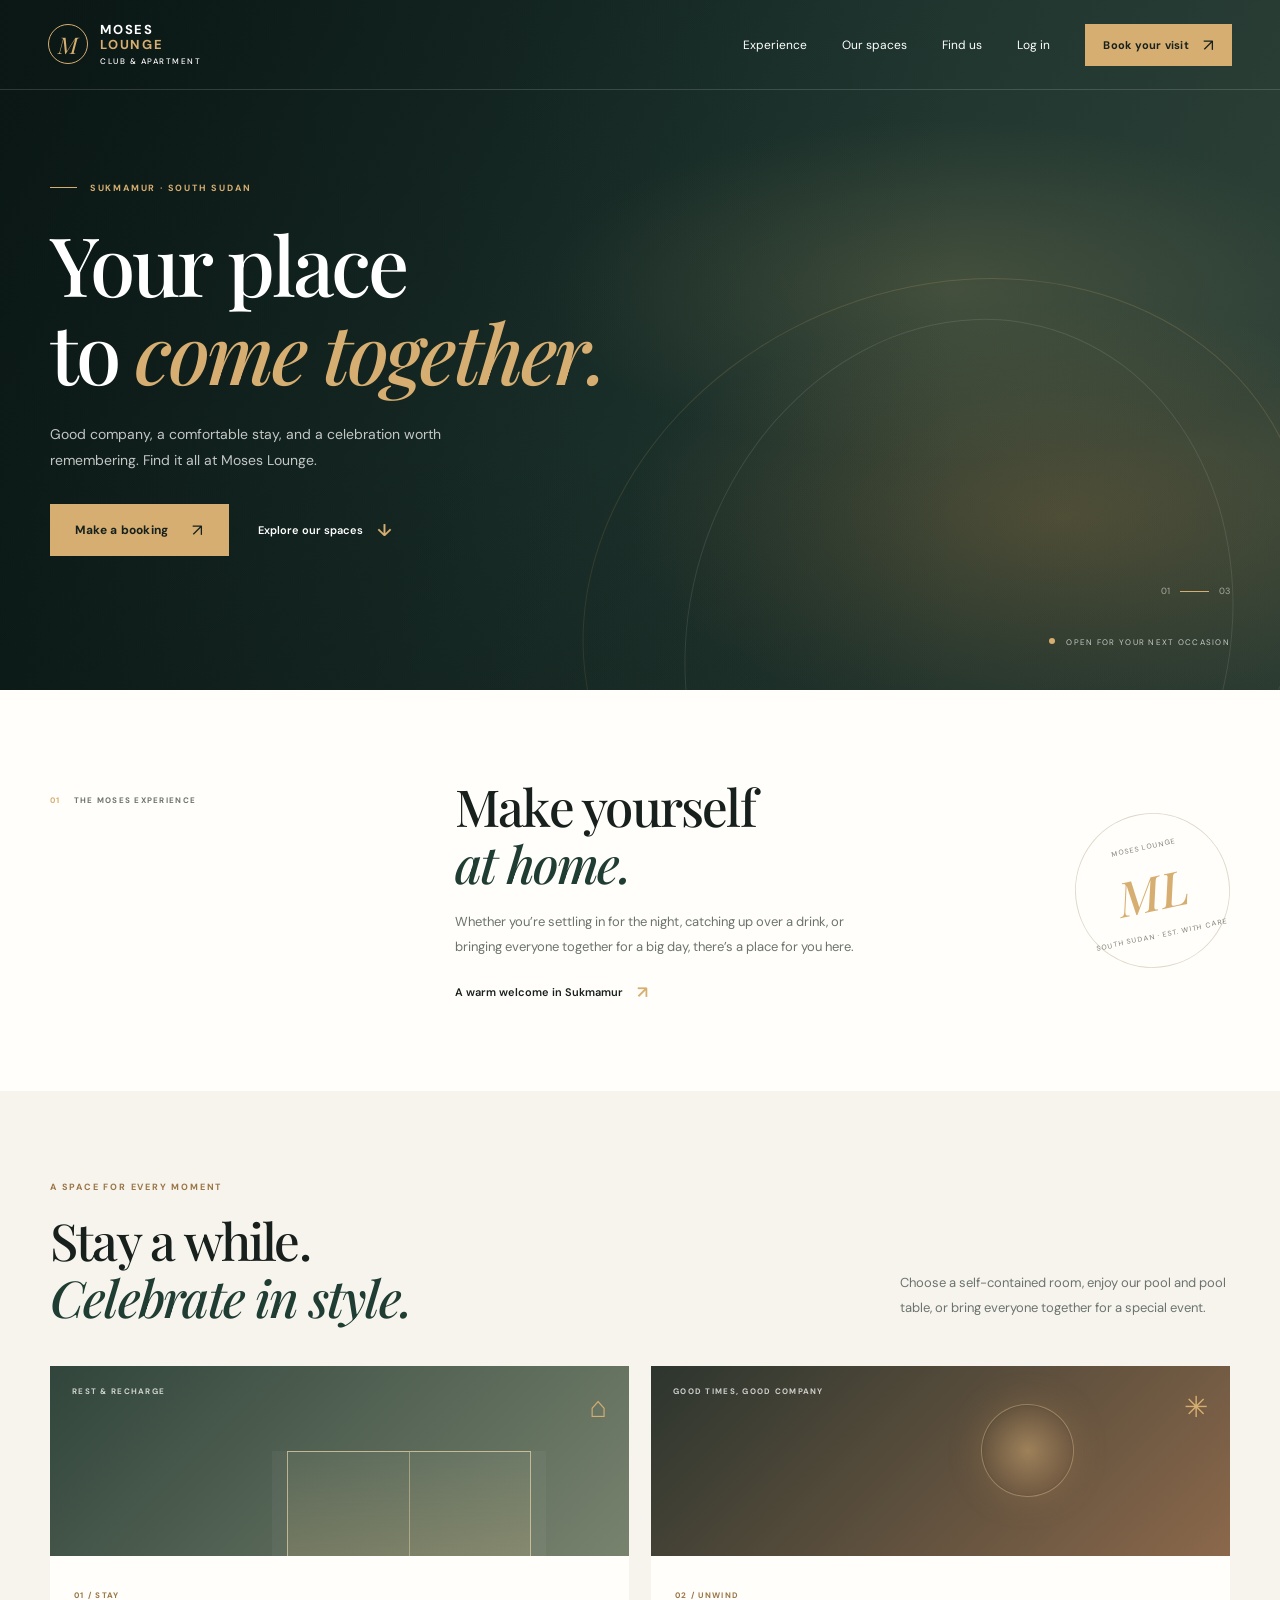
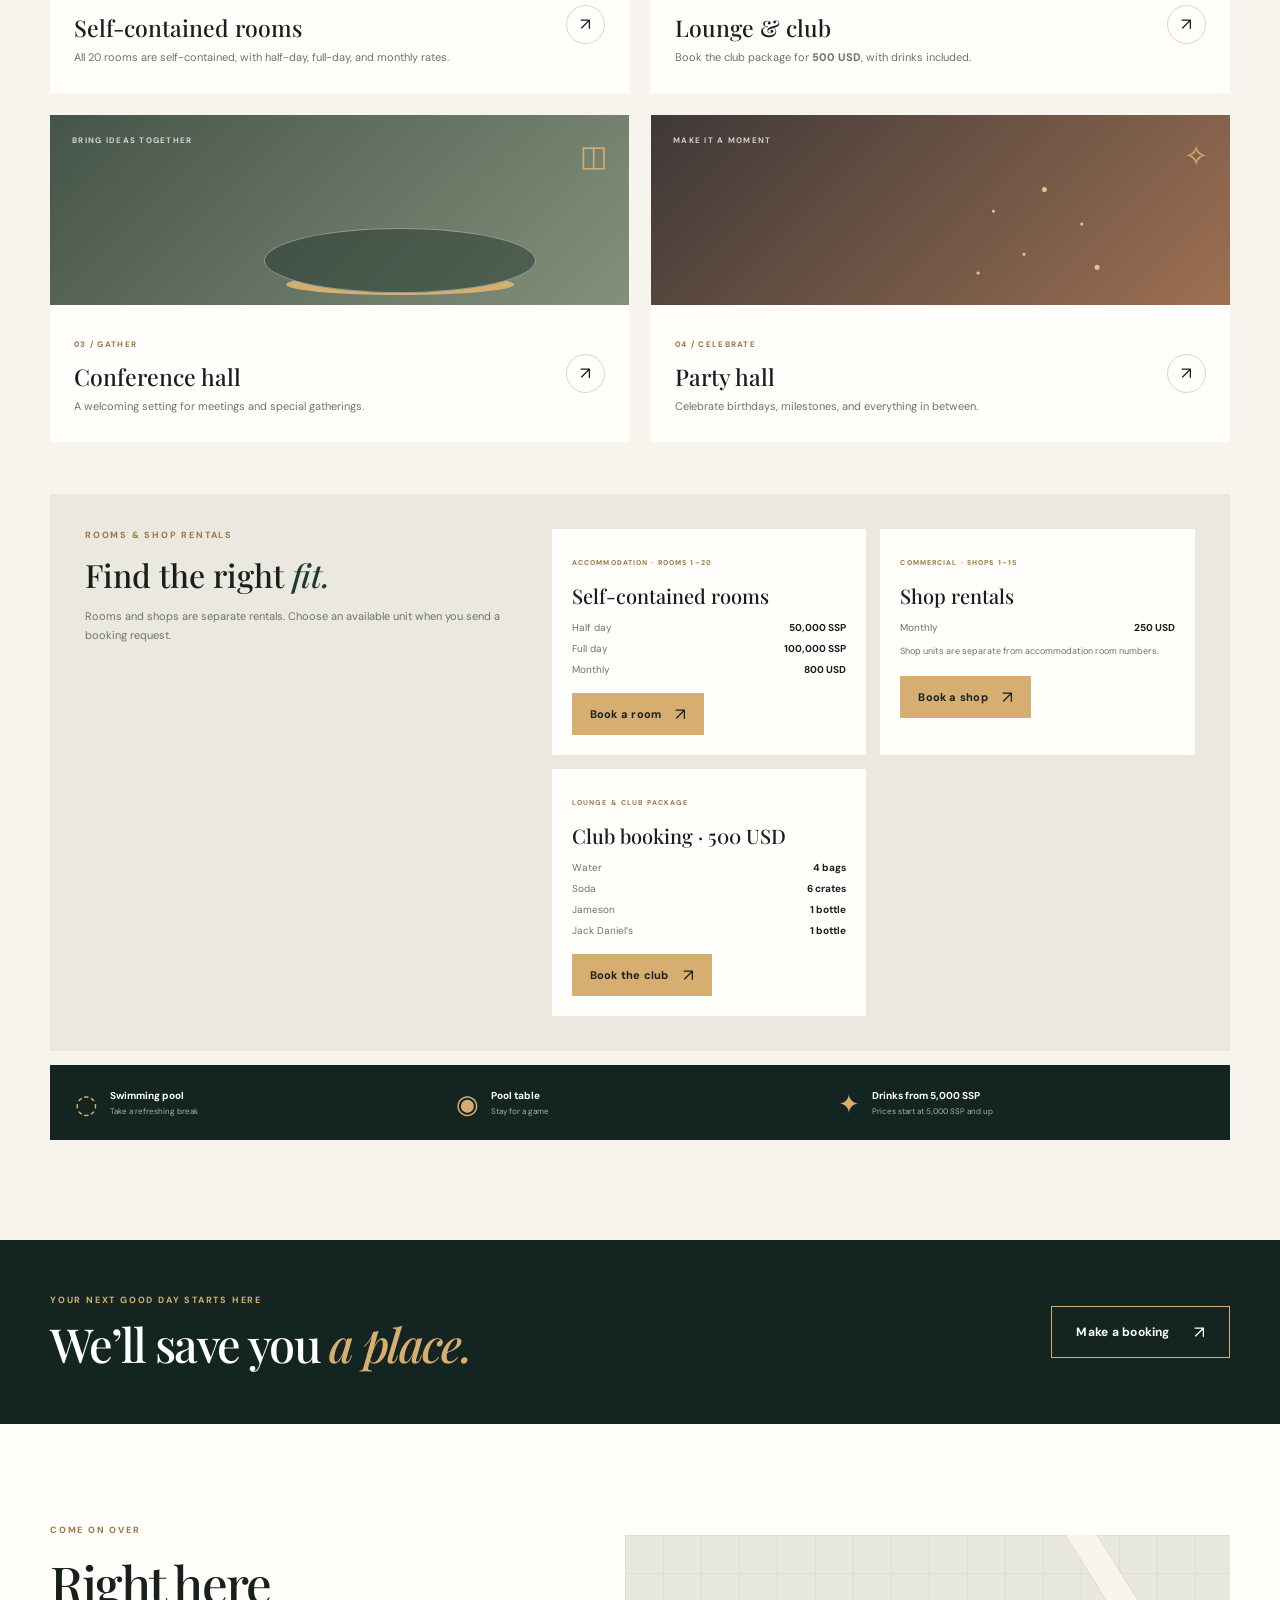
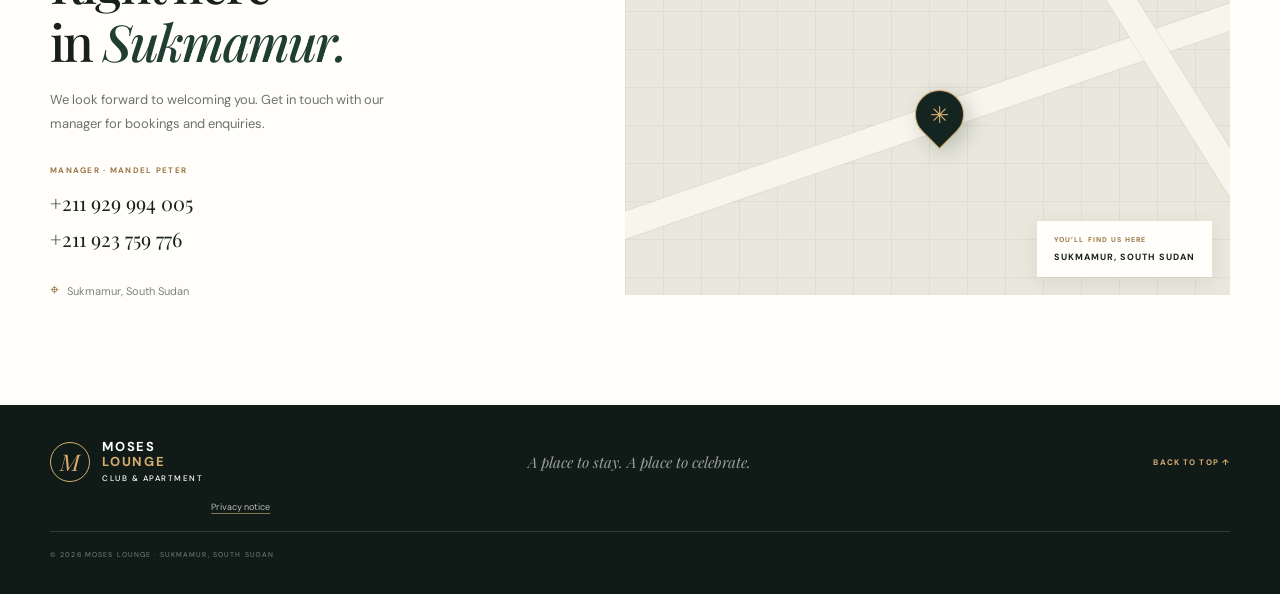
==== index.html @ f29a2cc3 "Publish Moses Lounge website Co-authored-by: Copilot <223556219+Copilot@users.noreply.github.com>" ====
<!doctype html>
<html lang="en">
  <head>
    <meta charset="utf-8">
    <meta name="viewport" content="width=device-width, initial-scale=1">
    <meta name="theme-color" content="#101b1a">
    <meta name="description" content="Book a stay, a table, or your next event at Moses Lounge Club & Apartment in Sukmamur, South Sudan.">
    <title>Moses Lounge Club & Apartment | Sukmamur, South Sudan</title>
    <link rel="icon" href="icon.svg" type="image/svg+xml">
    <link rel="manifest" href="manifest.webmanifest">
    <link rel="stylesheet" href="styles.css?v=5">
    <script src="app.js?v=5" defer></script>
  </head>
  <body>
    <header class="site-header">
      <a class="brand" href="#home" aria-label="Moses Lounge Club and Apartment home">
        <span class="brand-mark" aria-hidden="true">M</span>
        <span class="brand-name">MOSES <span>LOUNGE</span><small>CLUB &amp; APARTMENT</small></span>
      </a>
      <button class="menu-toggle" type="button" aria-expanded="false" aria-controls="site-nav" aria-label="Open navigation">
        <span></span><span></span>
      </button>
      <nav class="site-nav" id="site-nav" aria-label="Main navigation">
        <a href="#experience">Experience</a>
        <a href="#spaces">Our spaces</a>
        <a href="#location">Find us</a>
        <button class="nav-account" type="button" data-account-action="signin">Log in</button>
        <button class="button button-small" type="button" data-book>Book your visit <span aria-hidden="true">↗</span></button>
      </nav>
    </header>

    <main>
      <section class="hero" id="home">
        <div class="hero-shade"></div>
        <div class="hero-content">
          <p class="eyebrow"><span class="eyebrow-line"></span> SUKMAMUR · SOUTH SUDAN</p>
          <h1>Your place<br>to <em>come together.</em></h1>
          <p class="hero-copy">Good company, a comfortable stay, and a celebration worth remembering. Find it all at Moses Lounge.</p>
          <div class="hero-actions">
            <button class="button" type="button" data-book>Make a booking <span aria-hidden="true">↗</span></button>
            <a class="text-link" href="#spaces">Explore our spaces <span aria-hidden="true">↓</span></a>
          </div>
        </div>
        <div class="hero-note"><span class="note-dot"></span> OPEN FOR YOUR NEXT OCCASION</div>
        <div class="hero-index" aria-hidden="true">01 <span></span> 03</div>
      </section>

      <section class="intro section-wrap" id="experience">
        <div class="intro-label"><span class="section-number">01</span><span>THE MOSES EXPERIENCE</span></div>
        <div class="intro-copy">
          <h2>Make yourself<br><em>at home.</em></h2>
          <p>Whether you’re settling in for the night, catching up over a drink, or bringing everyone together for a big day, there’s a place for you here.</p>
          <a class="text-link dark-link" href="#location">A warm welcome in Sukmamur <span aria-hidden="true">↗</span></a>
        </div>
        <div class="intro-stamp" aria-label="Moses Lounge, South Sudan"><span>MOSES LOUNGE</span><b>ML</b><span>SOUTH SUDAN · EST. WITH CARE</span></div>
      </section>

      <section class="spaces-section" id="spaces">
        <div class="section-wrap">
          <div class="section-heading">
            <div><p class="eyebrow dark-eyebrow">A SPACE FOR EVERY MOMENT</p><h2>Stay a while.<br><em>Celebrate in style.</em></h2></div>
            <p>Choose a self-contained room, enjoy our pool and pool table, or bring everyone together for a special event.</p>
          </div>
          <div class="spaces-grid">
            <article class="space-card card-apartment">
              <div class="space-art"><span class="art-label">REST &amp; RECHARGE</span><span class="art-icon" aria-hidden="true">⌂</span><div class="art-window"></div></div>
              <div class="space-info"><div><span class="space-number">01 / STAY</span><h3>Self-contained rooms</h3><p>All 20 rooms are self-contained, with half-day, full-day, and monthly rates.</p></div><button class="circle-arrow" type="button" data-book-service="Accommodation room" aria-label="Book an accommodation room">↗</button></div>
            </article>
            <article class="space-card card-lounge">
              <div class="space-art"><span class="art-label">GOOD TIMES, GOOD COMPANY</span><span class="art-icon" aria-hidden="true">✳</span><div class="art-orb"></div></div>
              <div class="space-info"><div><span class="space-number">02 / UNWIND</span><h3>Lounge &amp; club</h3><p>Book the club package for <strong>500 USD</strong>, with drinks included.</p></div><button class="circle-arrow" type="button" data-book-service="Lounge &amp; club" aria-label="Book the lounge and club">↗</button></div>
            </article>
            <article class="space-card card-conference">
              <div class="space-art"><span class="art-label">BRING IDEAS TOGETHER</span><span class="art-icon" aria-hidden="true">◫</span><div class="art-table"></div></div>
              <div class="space-info"><div><span class="space-number">03 / GATHER</span><h3>Conference hall</h3><p>A welcoming setting for meetings and special gatherings.</p></div><button class="circle-arrow" type="button" data-book-service="Conference hall" aria-label="Book the conference hall">↗</button></div>
            </article>
            <article class="space-card card-party">
              <div class="space-art"><span class="art-label">MAKE IT A MOMENT</span><span class="art-icon" aria-hidden="true">✧</span><div class="art-spark"></div></div>
              <div class="space-info"><div><span class="space-number">04 / CELEBRATE</span><h3>Party hall</h3><p>Celebrate birthdays, milestones, and everything in between.</p></div><button class="circle-arrow" type="button" data-book-service="Party hall" aria-label="Book the party hall">↗</button></div>
            </article>
          </div>
          <section class="rental-details" aria-labelledby="rental-heading">
            <div class="rental-heading">
              <p class="eyebrow dark-eyebrow">ROOMS &amp; SHOP RENTALS</p>
              <h3 id="rental-heading">Find the right <em>fit.</em></h3>
              <p>Rooms and shops are separate rentals. Choose an available unit when you send a booking request.</p>
            </div>
            <div class="rental-cards">
              <article class="rental-card">
                <span class="space-number">ACCOMMODATION · ROOMS 1–20</span>
                <h4>Self-contained rooms</h4>
                <ul>
                  <li>Half day <strong>50,000 SSP</strong></li>
                  <li>Full day <strong>100,000 SSP</strong></li>
                  <li>Monthly <strong>800 USD</strong></li>
                </ul>
                <button class="button button-small rental-book" type="button" data-book-service="Accommodation room">Book a room <span aria-hidden="true">↗</span></button>
              </article>
              <article class="rental-card">
                <span class="space-number">COMMERCIAL · SHOPS 1–15</span>
                <h4>Shop rentals</h4>
                <ul><li>Monthly <strong>250 USD</strong></li></ul>
                <p>Shop units are separate from accommodation room numbers.</p>
                <button class="button button-small rental-book" type="button" data-book-service="Shop rental">Book a shop <span aria-hidden="true">↗</span></button>
              </article>
              <article class="rental-card">
                <span class="space-number">LOUNGE &amp; CLUB PACKAGE</span>
                <h4>Club booking · 500 USD</h4>
                <ul>
                  <li>Water <strong>4 bags</strong></li>
                  <li>Soda <strong>6 crates</strong></li>
                  <li>Jameson <strong>1 bottle</strong></li>
                  <li>Jack Daniel’s <strong>1 bottle</strong></li>
                </ul>
                <button class="button button-small rental-book" type="button" data-book-service="Lounge &amp; club">Book the club <span aria-hidden="true">↗</span></button>
              </article>
            </div>
          </section>
          <div class="amenities-row">
            <div><span class="amenity-symbol" aria-hidden="true">◌</span><span><strong>Swimming pool</strong><small>Take a refreshing break</small></span></div>
            <div><span class="amenity-symbol" aria-hidden="true">◉</span><span><strong>Pool table</strong><small>Stay for a game</small></span></div>
            <div><span class="amenity-symbol" aria-hidden="true">✦</span><span><strong>Drinks from 5,000 SSP</strong><small>Prices start at 5,000 SSP and up</small></span></div>
          </div>
        </div>
      </section>

      <section class="booking-strip">
        <div class="section-wrap strip-inner"><div><p class="eyebrow">YOUR NEXT GOOD DAY STARTS HERE</p><h2>We’ll save you <em>a place.</em></h2></div><button class="button button-light" type="button" data-book>Make a booking <span aria-hidden="true">↗</span></button></div>
      </section>

      <section class="location-section section-wrap" id="location">
        <div class="location-copy">
          <p class="eyebrow dark-eyebrow">COME ON OVER</p>
          <h2>Right here<br>in <em>Sukmamur.</em></h2>
          <p>We look forward to welcoming you. Get in touch with our manager for bookings and enquiries.</p>
          <div class="contact-details">
            <span class="contact-label">MANAGER · MANDEL PETER</span>
            <a href="tel:+211929994005">+211 929 994 005</a>
            <a href="tel:+211923759776">+211 923 759 776</a>
          </div>
          <p class="location-address"><span aria-hidden="true">⌖</span> Sukmamur, South Sudan</p>
        </div>
        <div class="location-card" role="img" aria-label="Moses Lounge Club and Apartment in Sukmamur, South Sudan">
          <div class="map-grid"></div><div class="map-road road-one"></div><div class="map-road road-two"></div>
          <div class="map-pin"><span>✳</span></div><div class="map-caption"><span>YOU’LL FIND US HERE</span><b>SUKMAMUR, SOUTH SUDAN</b></div>
        </div>
      </section>

      <section class="my-bookings section-wrap" id="my-bookings" hidden>
        <div class="bookings-heading"><div><p class="eyebrow dark-eyebrow">YOUR PLANS</p><h2>My bookings</h2></div><button class="button button-small" type="button" data-book>New booking <span aria-hidden="true">↗</span></button></div>
        <div id="booking-list" class="booking-list" aria-live="polite"></div>
      </section>
    </main>

    <footer class="site-footer">
      <a class="brand footer-brand" href="#home"><span class="brand-mark" aria-hidden="true">M</span><span class="brand-name">MOSES <span>LOUNGE</span><small>CLUB &amp; APARTMENT</small></span></a>
      <span class="footer-note">A place to stay. A place to celebrate.</span>
      <a class="footer-top" href="#home">BACK TO TOP ↑</a>
      <a class="footer-privacy" href="privacy.html">Privacy notice</a>
      <span class="copyright">© <span id="year"></span> MOSES LOUNGE · SUKMAMUR, SOUTH SUDAN</span>
    </footer>

    <dialog class="modal" id="account-dialog" aria-labelledby="account-title">
      <form method="dialog"><button class="modal-close" aria-label="Close" value="close">×</button></form>
      <div class="modal-content">
        <p class="eyebrow dark-eyebrow">WELCOME TO MOSES LOUNGE</p>
        <h2 id="account-title">Your plans,<br><em>all in one place.</em></h2>
        <div class="auth-tabs" role="tablist" aria-label="Account options">
          <button class="auth-tab is-active" type="button" role="tab" aria-selected="true" data-auth-tab="signin">Log in</button>
          <button class="auth-tab" type="button" role="tab" aria-selected="false" data-auth-tab="signup">Create account</button>
        </div>
        <button class="google-signin" id="google-signin" type="button">Continue with Google</button>
        <p class="google-note">Gmail addresses work in the email form below. Google account sign-in needs Google OAuth setup.</p>
        <form id="auth-form" class="modal-form">
          <label id="name-field" hidden>Full name<input name="name" autocomplete="name" minlength="2"></label>
          <label>Email or Gmail address<input name="email" type="email" autocomplete="email" placeholder="you@gmail.com" required></label>
          <label>Password<input name="password" type="password" autocomplete="current-password" minlength="8" required></label>
          <p class="form-note">This demo keeps your account on this device only. Do not reuse an important password.</p>
          <p class="form-message" id="auth-message" aria-live="polite"></p>
          <button class="button form-submit" type="submit" id="auth-submit">Log in <span aria-hidden="true">↗</span></button>
        </form>
      </div>
    </dialog>

    <dialog class="modal" id="booking-dialog" aria-labelledby="booking-title">
      <form method="dialog"><button class="modal-close" aria-label="Close" value="close">×</button></form>
      <div class="modal-content">
        <p class="eyebrow dark-eyebrow">LET’S MAKE IT HAPPEN</p>
        <h2 id="booking-title">Plan your <em>visit.</em></h2>
        <p class="modal-intro">Send us your booking request and we’ll be in touch to confirm the details.</p>
        <form id="booking-form" class="modal-form">
          <label>What would you like to book?
            <select name="service" required>
              <option value="">Choose a space</option>
              <option value="Accommodation room">Self-contained accommodation room (1–20)</option>
              <option value="Shop rental">Shop unit (1–15)</option>
              <option>Lounge &amp; club</option><option>Conference hall</option><option>Party hall</option>
            </select>
          </label>
          <div class="form-row booking-unit-row" id="unit-row" hidden>
            <label id="unit-label" for="booking-unit">Choose a unit</label>
            <select name="unit" id="booking-unit" required></select>
          </div>
          <label id="duration-field" hidden>Rental period
            <select name="duration">
              <option value="">Choose a period</option>
              <option value="half-day">Half day · 50,000 SSP</option>
              <option value="full-day">Full day · 100,000 SSP</option>
              <option value="monthly-room">Monthly · 800 USD</option>
            </select>
          </label>
          <p class="booking-price" id="booking-price" aria-live="polite"></p>
          <div class="form-row">
            <label>Date<input name="date" type="date" required></label>
            <label>Guests<input name="guests" type="number" min="1" max="500" value="2" required></label>
          </div>
          <label>Anything we should know? <span class="optional">(optional)</span><textarea name="notes" rows="3" maxlength="500" placeholder="Tell us about your plans…"></textarea></label>
          <p class="form-note">Your request is saved on this device. Please call Mandel Peter to confirm availability.</p>
          <p class="form-message" id="booking-message" aria-live="polite"></p>
          <button class="button form-submit" type="submit">Send booking request <span aria-hidden="true">↗</span></button>
        </form>
      </div>
    </dialog>

    <div class="toast" id="toast" role="status" aria-live="polite"></div>
  </body>
</html>
---- styles.css ----
@import url("https://fonts.googleapis.com/css2?family=DM+Sans:wght@400;500;600;700&family=Playfair+Display:ital,wght@0,500;0,600;0,700;1,500;1,600&display=swap");

:root {
  color-scheme: light;
  --ink: #18201d;
  --muted: #6c736e;
  --forest: #142521;
  --forest-light: #203d34;
  --gold: #d7ae71;
  --cream: #f6f4ed;
  --paper: #fffefa;
  --line: #e4e2da;
  --serif: "Playfair Display", Georgia, serif;
  --sans: "DM Sans", Arial, sans-serif;
}

* { box-sizing: border-box; }
html { scroll-behavior: smooth; scroll-padding-top: 82px; }
body { margin: 0; color: var(--ink); background: var(--paper); font-family: var(--sans); -webkit-font-smoothing: antialiased; }
button, input, select, textarea { font: inherit; }
button, a { -webkit-tap-highlight-color: transparent; }
a { color: inherit; text-decoration: none; }
button { color: inherit; }
.section-wrap { width: min(1180px, calc(100% - 96px)); margin-inline: auto; }

.site-header { position: absolute; z-index: 5; top: 0; left: 0; display: flex; align-items: center; justify-content: space-between; width: 100%; height: 90px; padding: 0 max(48px, calc((100vw - 1330px) / 2)); color: white; border-bottom: 1px solid rgb(255 255 255 / 15%); }
.brand { display: inline-flex; align-items: center; gap: 12px; flex-shrink: 0; }
.brand-mark { display: grid; width: 40px; height: 40px; place-items: center; border: 1px solid var(--gold); border-radius: 50%; color: var(--gold); font-family: var(--serif); font-size: 23px; font-style: italic; }
.brand-name { display: flex; flex-direction: column; font-size: 13px; font-weight: 700; letter-spacing: .14em; line-height: 1.1; }
.brand-name > span { color: var(--gold); }
.brand-name small { margin-top: 5px; font-size: 8px; font-weight: 500; letter-spacing: .19em; }
.site-nav { display: flex; align-items: center; gap: 35px; font-size: 12px; }
.site-nav > a:not(.button), .nav-account { transition: color .2s; }
.site-nav > a:not(.button):hover, .nav-account:hover { color: var(--gold); }
.nav-account { padding: 10px 0; border: 0; color: white; background: transparent; cursor: pointer; }
.button { display: inline-flex; min-height: 52px; align-items: center; justify-content: center; gap: 24px; padding: 0 24px; border: 1px solid var(--gold); background: var(--gold); color: #17211d; font-size: 12px; font-weight: 700; letter-spacing: .02em; cursor: pointer; transition: background .2s, color .2s, border-color .2s; }
.button:hover { border-color: #ecc88f; background: #ecc88f; }
.button span { font-size: 17px; font-weight: 400; }
.button-small { min-height: 42px; gap: 14px; padding-inline: 17px; font-size: 11px; }
.menu-toggle { display: none; }

.hero { position: relative; display: flex; min-height: 690px; align-items: center; overflow: hidden; padding: 110px max(48px, calc((100vw - 1180px) / 2)) 92px; color: white; background: radial-gradient(ellipse at 74% 42%, rgb(112 111 77 / 43%) 0%, transparent 30%), radial-gradient(ellipse at 83% 75%, rgb(178 125 65 / 30%) 0%, transparent 29%), linear-gradient(120deg, #0d1c19 4%, #1d332d 49%, #31443a 100%); }
.hero::before, .hero::after { position: absolute; right: -3%; bottom: -32%; width: 58%; height: 90%; border: 1px solid rgb(215 174 113 / 19%); border-radius: 50%; content: ""; transform: rotate(-23deg); }
.hero::after { right: 4%; bottom: -38%; width: 42%; height: 92%; border-color: rgb(255 255 255 / 10%); transform: rotate(17deg); }
.hero-shade { position: absolute; inset: 0; background: linear-gradient(90deg, rgb(8 19 17 / 50%) 0%, transparent 75%), linear-gradient(0deg, rgb(9 19 17 / 20%), transparent 35%); }
.hero-content { position: relative; z-index: 1; width: min(590px, 100%); padding-top: 30px; }
.eyebrow { margin: 0 0 25px; color: var(--gold); font-size: 9px; font-weight: 700; letter-spacing: .2em; }
.eyebrow-line { display: inline-block; width: 27px; height: 1px; margin: 0 9px 3px 0; background: var(--gold); }
h1, h2, h3, p { margin-top: 0; }
.hero h1 { margin: 0; font-family: var(--serif); font-size: clamp(54px, 6.4vw, 82px); font-weight: 500; letter-spacing: -.035em; line-height: 1.08; }
h1 em, h2 em { color: var(--gold); font-weight: 500; }
.hero-copy { max-width: 410px; margin: 25px 0 30px; color: rgb(255 255 255 / 75%); font-size: 14px; line-height: 1.9; }
.hero-actions { display: flex; align-items: center; gap: 29px; }
.text-link { display: inline-flex; align-items: center; gap: 14px; font-size: 11px; font-weight: 600; }
.text-link span { color: var(--gold); font-size: 17px; }
.hero-note { position: absolute; z-index: 1; right: max(48px, calc((100vw - 1180px) / 2)); bottom: 43px; color: rgb(255 255 255 / 72%); font-size: 8px; letter-spacing: .16em; }
.note-dot { display: inline-block; width: 6px; height: 6px; margin: 0 8px 1px 0; border-radius: 50%; background: var(--gold); }
.hero-index { position: absolute; right: max(48px, calc((100vw - 1180px) / 2)); bottom: 93px; display: flex; align-items: center; gap: 10px; color: rgb(255 255 255 / 55%); font-size: 9px; }
.hero-index span { width: 29px; height: 1px; background: var(--gold); }

.intro { display: grid; min-height: 390px; grid-template-columns: 1fr 1.3fr .7fr; align-items: center; gap: 35px; padding-block: 88px; }
.intro-label { align-self: start; display: flex; align-items: center; gap: 13px; padding-top: 17px; color: var(--muted); font-size: 8px; font-weight: 700; letter-spacing: .16em; }
.section-number { color: var(--gold); }
.intro-copy h2, .section-heading h2, .location-copy h2, .booking-strip h2, .modal h2, .bookings-heading h2 { margin: 0 0 18px; font-family: var(--serif); font-size: clamp(37px, 4vw, 51px); font-weight: 500; letter-spacing: -.035em; line-height: 1.12; }
.intro-copy h2 em, .section-heading h2 em, .location-copy h2 em, .modal h2 em { color: var(--forest-light); }
.intro-copy > p, .section-heading > p, .location-copy > p:not(.eyebrow) { max-width: 410px; color: var(--muted); font-size: 13px; line-height: 1.9; }
.dark-link { margin-top: 8px; color: var(--ink); }
.intro-stamp { display: flex; width: 155px; height: 155px; flex-direction: column; align-items: center; justify-content: center; justify-self: end; gap: 8px; border: 1px solid #ded8c9; border-radius: 50%; color: #7a7d71; font-size: 7px; letter-spacing: .14em; text-align: center; transform: rotate(-12deg); }
.intro-stamp b { color: var(--gold); font-family: var(--serif); font-size: 48px; font-weight: 500; font-style: italic; }

.spaces-section { padding: 90px 0 100px; background: var(--cream); }
.section-heading { display: flex; align-items: end; justify-content: space-between; gap: 40px; margin-bottom: 40px; }
.dark-eyebrow { margin-bottom: 19px; color: #9a7545; }
.section-heading h2 { margin: 0; }
.section-heading > p { max-width: 330px; margin-bottom: 5px; }
.spaces-grid { display: grid; grid-template-columns: repeat(2, 1fr); gap: 22px; }
.space-card { overflow: hidden; background: var(--paper); }
.space-art { position: relative; display: flex; height: 190px; align-items: start; justify-content: space-between; overflow: hidden; padding: 20px 22px; color: white; }
.art-label, .space-number { color: rgb(255 255 255 / 75%); font-size: 8px; font-weight: 700; letter-spacing: .16em; }
.art-icon { position: relative; z-index: 1; color: var(--gold); font-family: var(--serif); font-size: 29px; }
.card-apartment .space-art { background: linear-gradient(135deg, #31453c, #78836e); }
.card-lounge .space-art { background: linear-gradient(135deg, #2c352e, #8b684b); }
.card-conference .space-art { background: linear-gradient(135deg, #455449, #83917b); }
.card-party .space-art { background: linear-gradient(135deg, #3e3838, #9d7052); }
.art-window { position: absolute; right: 17%; bottom: -37px; width: 42%; height: 142px; border: 1px solid rgb(240 218 173 / 65%); background: linear-gradient(0deg, rgb(220 187 131 / 26%), rgb(222 217 186 / 7%)); box-shadow: 15px 0 rgb(255 255 255 / 4%), -15px 0 rgb(255 255 255 / 4%); }
.art-window::after { position: absolute; top: 0; bottom: 0; left: 50%; border-left: 1px solid rgb(240 218 173 / 45%); content: ""; }
.art-orb { position: absolute; top: 38px; right: 27%; width: 93px; height: 93px; border: 1px solid rgb(240 205 145 / 40%); border-radius: 50%; background: radial-gradient(circle, rgb(234 190 126 / 43%), rgb(211 149 88 / 8%) 68%, transparent 70%); box-shadow: 0 0 35px rgb(216 158 101 / 22%); }
.art-table { position: absolute; right: 16%; bottom: 12px; width: 47%; height: 65px; border: 1px solid rgb(255 255 255 / 40%); border-radius: 50%; background: rgb(29 49 42 / 46%); box-shadow: 0 24px 0 -22px var(--gold); }
.art-spark { position: absolute; right: 18%; bottom: 6px; width: 170px; height: 144px; background: radial-gradient(circle at 22% 39%, #e8c188 0 1px, transparent 2px), radial-gradient(circle at 52% 24%, #e8c188 0 2px, transparent 3px), radial-gradient(circle at 74% 48%, #e8c188 0 1px, transparent 2px), radial-gradient(circle at 40% 69%, #e8c188 0 1px, transparent 2px), radial-gradient(circle at 83% 78%, #e8c188 0 2px, transparent 3px), radial-gradient(circle at 13% 82%, #e8c188 0 1px, transparent 2px); }
.space-info { display: flex; min-height: 137px; align-items: center; justify-content: space-between; gap: 15px; padding: 23px 24px; }
.space-number { color: #9a7545; }
.space-info h3 { margin: 9px 0 6px; font-family: var(--serif); font-size: 23px; font-weight: 500; }
.space-info p { margin: 0; color: var(--muted); font-size: 11px; line-height: 1.6; }
.circle-arrow { display: grid; width: 39px; height: 39px; flex: 0 0 39px; place-items: center; border: 1px solid #d9d5ca; border-radius: 50%; background: transparent; font-size: 17px; cursor: pointer; transition: color .2s, background .2s, border-color .2s; }
.circle-arrow:hover { border-color: var(--forest); background: var(--forest); color: white; }
.rental-details { display: grid; grid-template-columns: .8fr 1.2fr; gap: 38px; margin-top: 52px; padding: 35px; background: #ebe9df; }
.rental-heading .eyebrow { margin-bottom: 12px; }
.rental-heading h3 { margin: 0 0 11px; font-family: var(--serif); font-size: 32px; font-weight: 500; }
.rental-heading h3 em { color: var(--forest-light); font-weight: 500; }
.rental-heading > p:last-child, .rental-card > p { margin: 0; color: var(--muted); font-size: 11px; line-height: 1.7; }
.rental-cards { display: grid; grid-template-columns: 1fr 1fr; gap: 14px; }
.rental-card { padding: 20px; background: var(--paper); }
.rental-card .space-number { color: #9a7545; font-size: 7px; }
.rental-card h4 { margin: 12px 0; font-family: var(--serif); font-size: 20px; font-weight: 500; }
.rental-card ul { display: grid; gap: 8px; margin: 0; padding: 0; list-style: none; }
.rental-card li { display: flex; justify-content: space-between; gap: 10px; color: var(--muted); font-size: 10px; }
.rental-card li strong { color: var(--ink); text-align: right; }
.rental-card > p { margin-top: 10px; font-size: 9px; }
.rental-book { margin-top: 17px; }
.amenities-row { display: grid; grid-template-columns: repeat(3, 1fr); gap: 14px; margin-top: 14px; padding: 20px 25px; background: var(--forest); color: white; }
.amenities-row > div { display: flex; align-items: center; gap: 12px; }
.amenity-symbol { color: var(--gold); font-family: var(--serif); font-size: 26px; }
.amenities-row strong, .amenities-row small { display: block; }
.amenities-row strong { font-size: 10px; }
.amenities-row small { margin-top: 4px; color: rgb(255 255 255 / 63%); font-size: 8px; }

.booking-strip { padding: 54px 0; color: white; background: var(--forest); }
.strip-inner { display: flex; align-items: center; justify-content: space-between; gap: 24px; }
.booking-strip .eyebrow { margin-bottom: 12px; }
.booking-strip h2 { margin: 0; font-size: clamp(34px, 4vw, 47px); }
.booking-strip h2 em { color: var(--gold); }
.button-light { border-color: var(--gold); background: transparent; color: white; }
.button-light:hover { background: var(--gold); color: var(--ink); }

.location-section { display: grid; grid-template-columns: .9fr 1.1fr; align-items: center; gap: 80px; padding-block: 100px; }
.location-copy h2 { margin-bottom: 18px; }
.location-copy > p:not(.eyebrow) { max-width: 380px; }
.contact-details { display: flex; flex-direction: column; align-items: start; gap: 9px; margin-top: 28px; }
.contact-label { margin-bottom: 5px; color: #9a7545; font-size: 8px; font-weight: 700; letter-spacing: .16em; }
.contact-details a { font-family: var(--serif); font-size: 20px; }
.contact-details a:hover { color: #9a7545; }
.location-address { margin: 23px 0 0 !important; color: #7e827c !important; font-size: 11px !important; }
.location-address span { margin-right: 5px; color: #9a7545; font-size: 16px; }
.location-card { position: relative; min-height: 360px; overflow: hidden; background: #e9e8dd; }
.map-grid { position: absolute; inset: 0; background-image: linear-gradient(#d4d5c9 1px, transparent 1px), linear-gradient(90deg, #d4d5c9 1px, transparent 1px); background-size: 38px 38px; opacity: .5; }
.map-road { position: absolute; height: 26px; background: #f7f5ec; box-shadow: 0 0 0 1px rgb(184 185 169 / 23%); }
.road-one { top: 47%; left: -13%; width: 130%; transform: rotate(-19deg); }
.road-two { top: 33%; left: 34%; width: 110%; transform: rotate(58deg); }
.map-pin { position: absolute; top: 43%; left: 48%; display: grid; width: 49px; height: 49px; place-items: center; border: 1px solid #d1aa71; border-radius: 50% 50% 50% 0; background: var(--forest); color: var(--gold); font-size: 23px; box-shadow: 0 8px 20px rgb(19 33 28 / 20%); transform: rotate(-45deg); }
.map-pin span { transform: rotate(45deg); }
.map-caption { position: absolute; right: 18px; bottom: 18px; display: flex; flex-direction: column; gap: 7px; padding: 14px 17px; background: var(--paper); box-shadow: 0 5px 20px rgb(25 35 28 / 8%); }
.map-caption span { color: #9a7545; font-size: 7px; font-weight: 700; letter-spacing: .15em; }
.map-caption b { font-size: 9px; letter-spacing: .11em; }

.my-bookings { padding-block: 55px 85px; border-top: 1px solid var(--line); }
.my-bookings[hidden] { display: none; }
.bookings-heading { display: flex; align-items: center; justify-content: space-between; margin-bottom: 24px; }
.bookings-heading h2 { margin: 0; font-size: 38px; }
.booking-list { display: grid; grid-template-columns: repeat(2, minmax(0, 1fr)); gap: 14px; }
.booking-item { display: flex; align-items: start; justify-content: space-between; gap: 18px; padding: 20px; border: 1px solid var(--line); }
.booking-item h3 { margin: 0 0 8px; font-family: var(--serif); font-size: 20px; font-weight: 500; }
.booking-item p { margin: 0; color: var(--muted); font-size: 11px; line-height: 1.7; }
.booking-status { flex: 0 0 auto; color: #80623d; font-size: 8px; font-weight: 700; letter-spacing: .1em; text-transform: uppercase; }

.site-footer { display: grid; grid-template-columns: 1fr 1fr 1fr; align-items: center; gap: 18px; padding: 35px max(48px, calc((100vw - 1180px) / 2)); color: white; background: #101b18; }
.footer-brand { justify-self: start; }
.footer-note { color: rgb(255 255 255 / 58%); font-family: var(--serif); font-size: 15px; font-style: italic; text-align: center; }
.footer-top { justify-self: end; color: var(--gold); font-size: 8px; font-weight: 700; letter-spacing: .14em; }
.footer-privacy { justify-self: center; color: rgb(255 255 255 / 70%); font-size: 9px; text-decoration: underline; text-decoration-color: rgb(215 174 113 / 60%); text-underline-offset: 3px; }
.copyright { grid-column: 1 / -1; padding-top: 18px; border-top: 1px solid rgb(255 255 255 / 13%); color: rgb(255 255 255 / 45%); font-size: 7px; letter-spacing: .16em; }

.modal { position: fixed; width: min(510px, calc(100% - 28px)); max-height: min(90vh, 760px); padding: 0; overflow: auto; border: 0; background: var(--paper); color: var(--ink); box-shadow: 0 24px 90px rgb(0 0 0 / 28%); }
.modal::backdrop { background: rgb(9 20 16 / 70%); backdrop-filter: blur(3px); }
.modal-content { padding: 44px 46px 42px; }
.modal-content > .eyebrow { margin-bottom: 14px; }
.modal h2 { margin-bottom: 24px; font-size: 40px; }
.modal-intro { margin: -12px 0 22px; color: var(--muted); font-size: 12px; line-height: 1.7; }
.modal-close { position: absolute; z-index: 1; top: 14px; right: 16px; display: grid; width: 34px; height: 34px; place-items: center; border: 1px solid var(--line); border-radius: 50%; background: transparent; color: var(--ink); font-size: 22px; cursor: pointer; }
.modal form[method="dialog"] { margin: 0; }
.auth-tabs { display: flex; gap: 22px; margin: 0 0 21px; border-bottom: 1px solid var(--line); }
.auth-tab { position: relative; padding: 0 0 12px; border: 0; background: transparent; color: var(--muted); font-size: 11px; cursor: pointer; }
.auth-tab.is-active { color: var(--ink); font-weight: 700; }
.auth-tab.is-active::after { position: absolute; right: 0; bottom: -1px; left: 0; height: 2px; background: var(--gold); content: ""; }
.google-signin { display: flex; width: 100%; min-height: 44px; align-items: center; justify-content: center; gap: 10px; border: 1px solid #d9d8d1; background: white; color: var(--ink); font-size: 11px; font-weight: 600; cursor: pointer; }
.google-signin:hover { background: #f6f5f1; }
.google-signin::before { content: "G"; color: #4285f4; font-family: Arial, sans-serif; font-size: 17px; font-weight: 700; }
.google-note { margin: -6px 0 0; color: var(--muted); font-size: 9px; line-height: 1.6; }
.modal-form { display: flex; flex-direction: column; gap: 14px; }
.modal-form [hidden] { display: none; }
.modal [hidden] { display: none; }
.modal-form label { display: flex; flex-direction: column; gap: 7px; font-size: 10px; font-weight: 700; }
.modal-form input, .modal-form select, .modal-form textarea { width: 100%; min-height: 44px; padding: 11px 12px; border: 1px solid #deddd5; border-radius: 0; outline: none; background: white; color: var(--ink); font-size: 12px; font-weight: 400; }
.modal-form textarea { resize: vertical; }
.modal-form input:focus, .modal-form select:focus, .modal-form textarea:focus { border-color: #9a7545; box-shadow: 0 0 0 2px rgb(215 174 113 / 20%); }
.form-note { margin: 0; color: var(--muted); font-size: 9px; line-height: 1.6; }
.form-message { min-height: 0; margin: 0; color: #a23d30; font-size: 11px; line-height: 1.5; }
.form-message:empty { display: none; }
.form-message.success { color: #285f45; }
.form-submit { width: 100%; margin-top: 2px; }
.form-row { display: grid; grid-template-columns: 1fr .65fr; gap: 13px; }
.booking-unit-row { grid-template-columns: 1fr; }
.booking-price { margin: -3px 0 0; color: #80623d; font-size: 11px; font-weight: 700; }
.booking-price:empty { display: none; }
.optional { color: var(--muted); font-weight: 400; }
.toast { position: fixed; z-index: 10; right: 20px; bottom: 20px; max-width: min(380px, calc(100% - 40px)); padding: 15px 18px; background: var(--forest); color: white; font-size: 12px; line-height: 1.6; box-shadow: 0 8px 28px rgb(0 0 0 / 18%); opacity: 0; pointer-events: none; transform: translateY(12px); transition: opacity .2s, transform .2s; }
.toast.is-visible { opacity: 1; transform: translateY(0); }

.privacy-header { position: relative; padding-inline: max(48px, calc((100vw - 1180px) / 2)); color: white; background: var(--forest); }
.privacy-home { color: var(--gold); font-size: 11px; }
.privacy-home span { margin-left: 8px; }
.privacy-page { width: min(760px, calc(100% - 48px)); min-height: calc(100vh - 180px); margin-inline: auto; padding-block: 70px 90px; }
.privacy-page > .eyebrow { margin-bottom: 18px; }
.privacy-page h1 { margin-bottom: 12px; font-family: var(--serif); font-size: clamp(43px, 7vw, 64px); font-weight: 500; letter-spacing: -.035em; }
.privacy-page h1 em { color: var(--forest-light); }
.privacy-updated { margin-bottom: 30px; color: var(--muted); font-size: 11px; }
.privacy-warning { margin-bottom: 35px; padding: 18px 20px; border-left: 3px solid var(--gold); background: var(--cream); color: #454b45; font-size: 12px; line-height: 1.8; }
.privacy-page h2 { margin: 30px 0 10px; font-family: var(--serif); font-size: 23px; font-weight: 500; }
.privacy-page > p:not(.eyebrow):not(.privacy-updated):not(.privacy-disclaimer) { color: #555d57; font-size: 13px; line-height: 1.9; }
.privacy-page a:not(.brand) { text-decoration: underline; text-underline-offset: 2px; }
.privacy-disclaimer { margin-top: 38px; padding-top: 20px; border-top: 1px solid var(--line); color: var(--muted); font-size: 10px; line-height: 1.8; }
.privacy-footer { display: flex; justify-content: space-between; gap: 16px; padding: 22px max(24px, calc((100vw - 760px) / 2)); background: #101b18; color: rgb(255 255 255 / 66%); font-size: 10px; }
.privacy-footer a { color: var(--gold); }

@media (min-width: 1440px) { .hero { min-height: 760px; } }
@media (max-width: 900px) {
  .section-wrap { width: min(100% - 56px, 720px); }
  .site-header { height: 76px; padding-inline: 28px; }
  .site-nav { gap: 19px; }
  .site-nav > a:not(.button) { display: none; }
  .hero { min-height: 630px; padding-inline: 52px; }
  .intro { grid-template-columns: .8fr 1.4fr; gap: 20px; }
  .intro-stamp { width: 124px; height: 124px; grid-column: 2; margin-top: -8px; }
  .location-section { gap: 38px; }
  .location-card { min-height: 330px; }
  .site-footer { padding-inline: 28px; }
  .privacy-header { padding-inline: 28px; }
}
@media (max-width: 620px) {
  html { scroll-padding-top: 68px; }
  .section-wrap { width: calc(100% - 40px); }
  .site-header { position: absolute; height: 68px; padding-inline: 20px; }
  .brand-mark { width: 35px; height: 35px; font-size: 20px; }
  .brand-name { font-size: 11px; }
  .brand-name small { font-size: 7px; }
  .menu-toggle { display: flex; width: 42px; height: 42px; flex-direction: column; align-items: center; justify-content: center; gap: 6px; border: 1px solid rgb(255 255 255 / 30%); background: transparent; }
  .menu-toggle span { width: 16px; height: 1px; background: white; }
  .site-nav { position: absolute; top: 68px; right: 0; left: 0; display: none; align-items: stretch; gap: 0; padding: 10px 20px 20px; background: #13241f; }
  .site-nav.is-open { display: flex; }
  .site-nav > a:not(.button) { display: block; padding: 13px 0; border-bottom: 1px solid rgb(255 255 255 / 12%); }
  .site-nav .nav-account { align-self: start; padding: 13px 0; }
  .site-nav .button { align-self: start; margin-top: 4px; }
  .hero { min-height: 680px; align-items: center; padding: 100px 25px 95px; background-position: center; }
  .hero::before { right: -38%; width: 100%; }
  .hero-content { padding-top: 12px; }
  .hero h1 { font-size: clamp(52px, 14vw, 72px); }
  .hero-copy { max-width: 335px; font-size: 13px; }
  .hero-actions { align-items: start; flex-direction: column; gap: 20px; }
  .hero-note { right: 20px; bottom: 23px; font-size: 7px; }
  .hero-index { right: 20px; bottom: 54px; }
  .intro { min-height: auto; grid-template-columns: 1fr auto; gap: 22px 10px; padding-block: 68px; }
  .intro-label { grid-column: 1 / -1; padding: 0; }
  .intro-copy { grid-column: 1; }
  .intro-copy h2, .section-heading h2, .location-copy h2 { font-size: 41px; }
  .intro-copy > p { font-size: 12px; }
  .intro-stamp { width: 97px; height: 97px; grid-column: 2; grid-row: 2; gap: 5px; font-size: 5px; }
  .intro-stamp b { font-size: 34px; }
  .spaces-section { padding: 66px 0; }
  .section-heading { align-items: start; flex-direction: column; gap: 15px; margin-bottom: 26px; }
  .section-heading > p { margin: 0; font-size: 12px; }
  .spaces-grid { grid-template-columns: 1fr; gap: 14px; }
  .rental-details { grid-template-columns: 1fr; gap: 22px; margin-top: 32px; padding: 22px 17px; }
  .rental-cards { grid-template-columns: 1fr; }
  .amenities-row { grid-template-columns: 1fr; gap: 15px; padding: 19px; }
  .space-art { height: 165px; }
  .space-info { min-height: 126px; padding: 19px; }
  .space-info h3 { font-size: 21px; }
  .space-info p { max-width: 270px; }
  .booking-strip { padding: 39px 0; }
  .strip-inner { align-items: start; flex-direction: column; }
  .booking-strip h2 { font-size: 37px; }
  .location-section { grid-template-columns: 1fr; gap: 29px; padding-block: 68px; }
  .location-copy > p:not(.eyebrow) { font-size: 12px; }
  .location-card { min-height: 280px; }
  .my-bookings { padding-block: 42px 60px; }
  .bookings-heading h2 { font-size: 33px; }
  .bookings-heading .button { gap: 9px; padding-inline: 12px; }
  .booking-list { grid-template-columns: 1fr; }
  .site-footer { grid-template-columns: 1fr auto; gap: 19px 10px; padding: 27px 20px 20px; }
  .footer-note { display: none; }
  .footer-top { grid-column: 2; grid-row: 1; }
  .footer-privacy { grid-column: 1 / -1; justify-self: start; }
  .copyright { font-size: 6px; }
  .privacy-header { height: 68px; padding-inline: 20px; }
  .privacy-home { font-size: 10px; }
  .privacy-page { width: calc(100% - 40px); padding-block: 48px 65px; }
  .privacy-footer { flex-direction: column; padding-inline: 20px; }
  .modal-content { padding: 40px 23px 27px; }
  .modal h2 { font-size: 36px; }
  .form-row { grid-template-columns: 1fr .6fr; gap: 9px; }
}
@media (prefers-reduced-motion: reduce) {
  *, *::before, *::after { scroll-behavior: auto !important; transition-duration: .01ms !important; animation-duration: .01ms !important; }
}
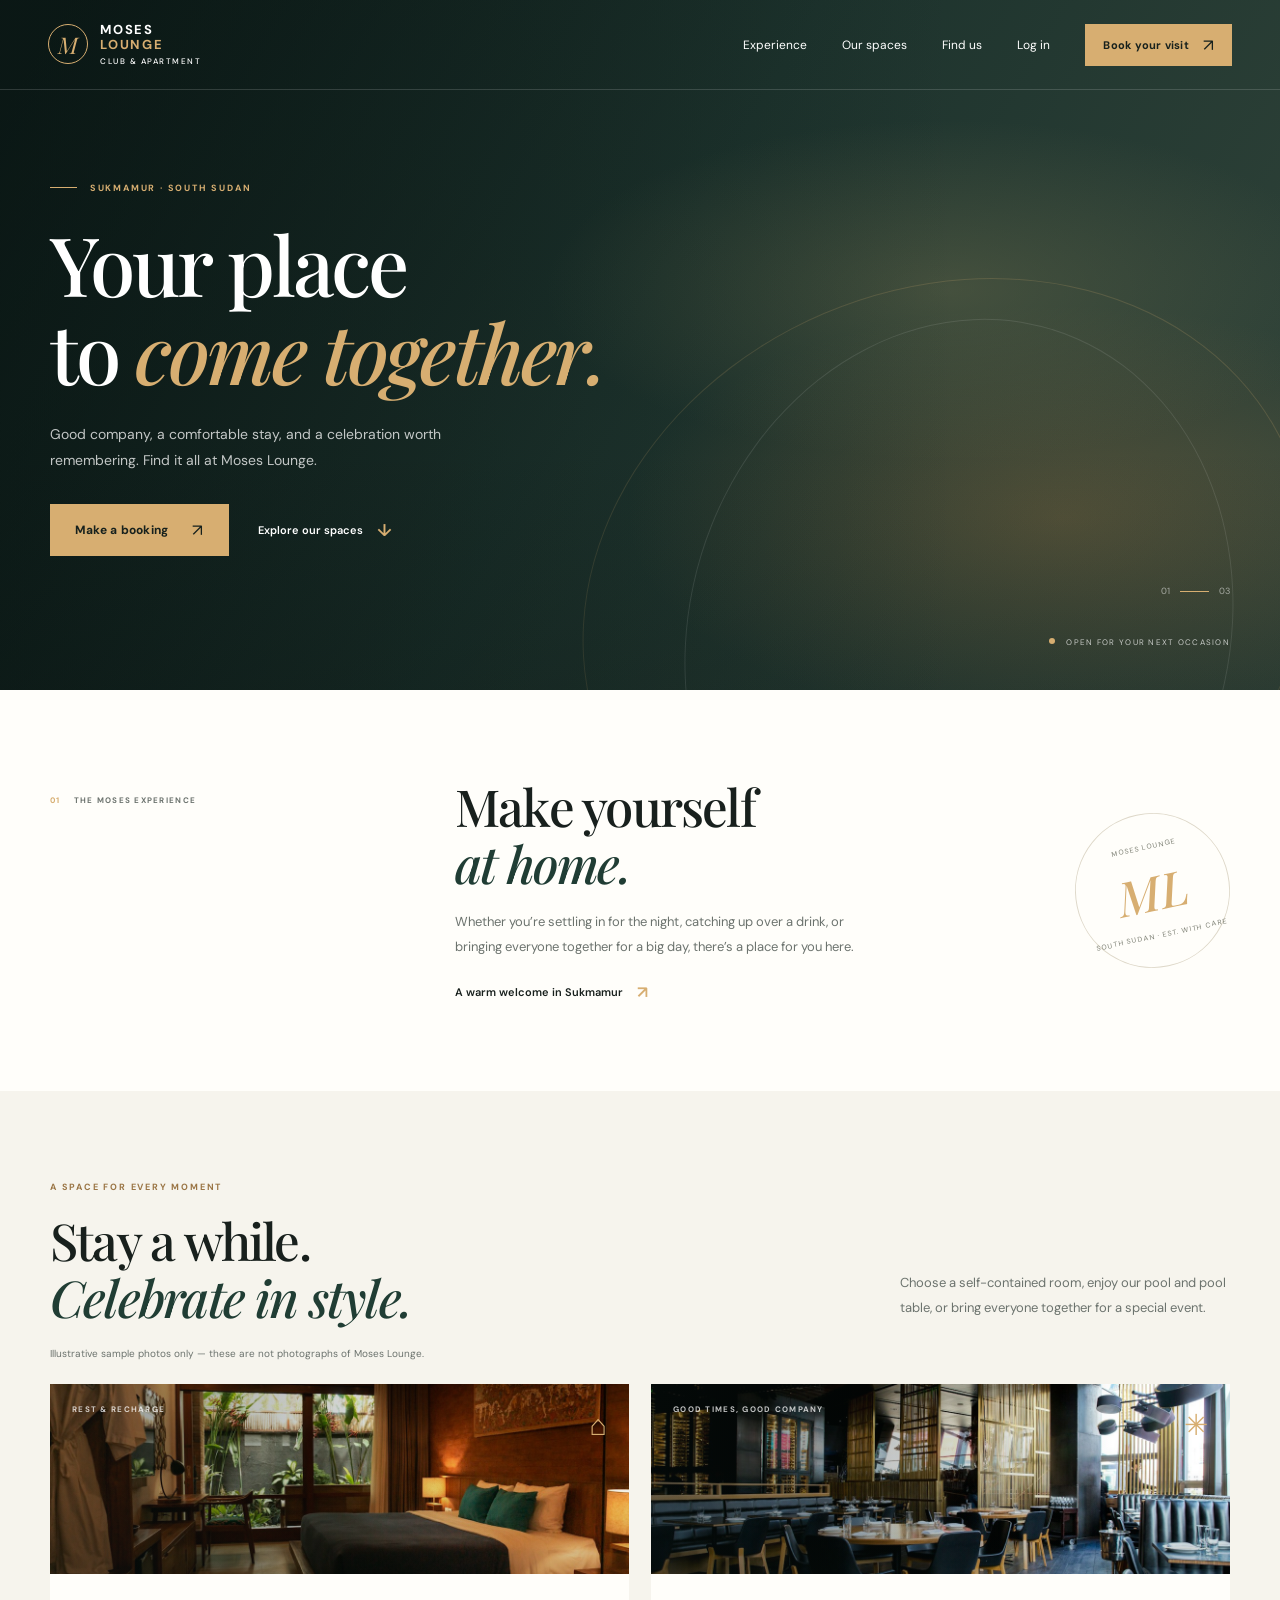
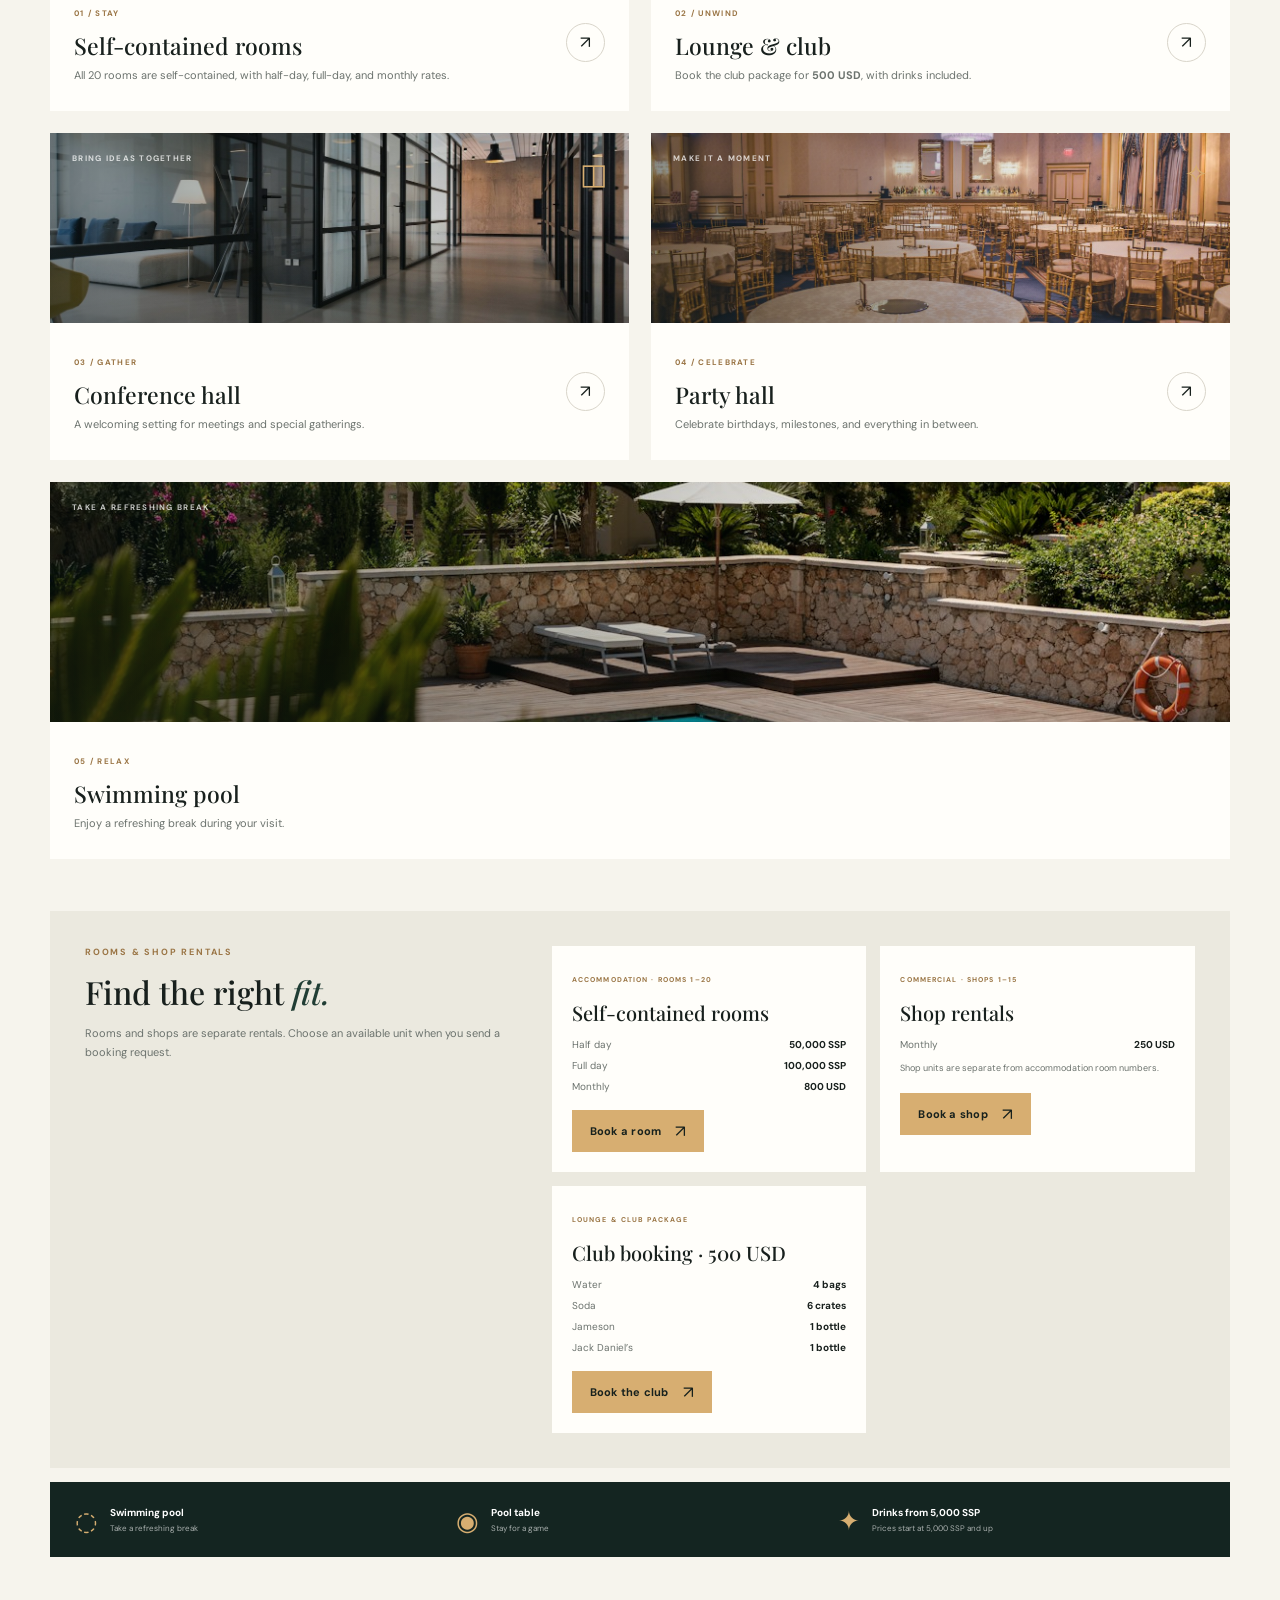
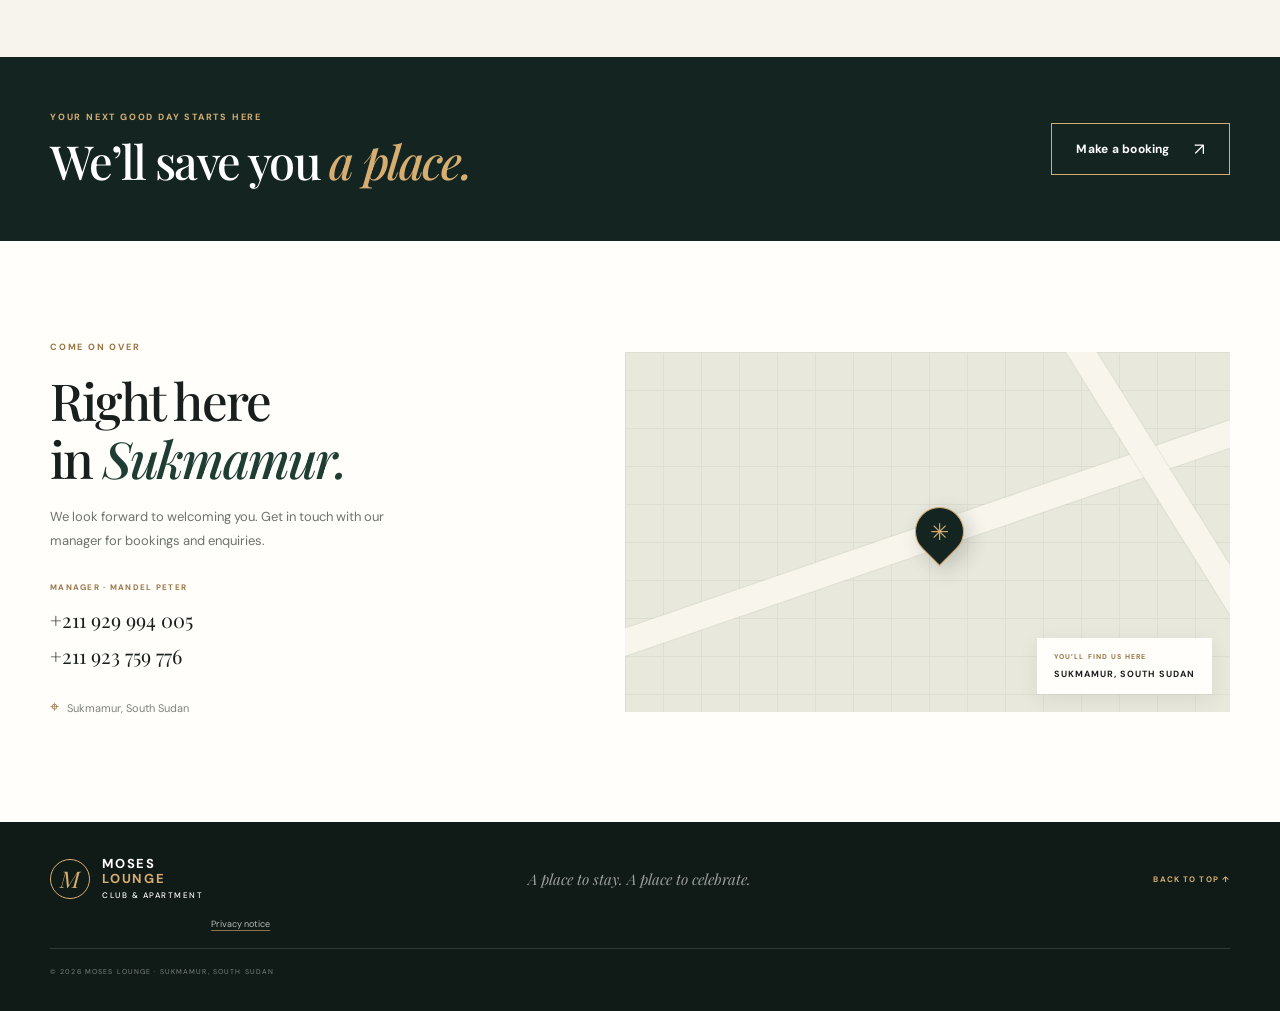
==== commit 7d319c62: "Add illustrative photos to Moses Lounge site Co-authored-by: Copilot <223556219+Copilot@users.norepl" ====
--- a/index.html
+++ b/index.html
@@ -7,8 +7,9 @@
     <meta name="description" content="Book a stay, a table, or your next event at Moses Lounge Club & Apartment in Sukmamur, South Sudan.">
     <title>Moses Lounge Club & Apartment | Sukmamur, South Sudan</title>
     <link rel="icon" href="icon.svg" type="image/svg+xml">
+    <link rel="apple-touch-icon" href="icon-180.png">
     <link rel="manifest" href="manifest.webmanifest">
-    <link rel="stylesheet" href="styles.css?v=5">
+    <link rel="stylesheet" href="styles.css?v=6">
     <script src="app.js?v=5" defer></script>
   </head>
   <body>
@@ -61,22 +62,27 @@
             <div><p class="eyebrow dark-eyebrow">A SPACE FOR EVERY MOMENT</p><h2>Stay a while.<br><em>Celebrate in style.</em></h2></div>
             <p>Choose a self-contained room, enjoy our pool and pool table, or bring everyone together for a special event.</p>
           </div>
+          <p class="photo-disclaimer">Illustrative sample photos only — these are not photographs of Moses Lounge.</p>
           <div class="spaces-grid">
             <article class="space-card card-apartment">
-              <div class="space-art"><span class="art-label">REST &amp; RECHARGE</span><span class="art-icon" aria-hidden="true">⌂</span><div class="art-window"></div></div>
+              <div class="space-art"><img class="space-photo" src="assets/photos/sample-room.jpg" alt="Illustrative sample photo of a comfortable guest room"><span class="art-label">REST &amp; RECHARGE</span><span class="art-icon" aria-hidden="true">⌂</span></div>
               <div class="space-info"><div><span class="space-number">01 / STAY</span><h3>Self-contained rooms</h3><p>All 20 rooms are self-contained, with half-day, full-day, and monthly rates.</p></div><button class="circle-arrow" type="button" data-book-service="Accommodation room" aria-label="Book an accommodation room">↗</button></div>
             </article>
             <article class="space-card card-lounge">
-              <div class="space-art"><span class="art-label">GOOD TIMES, GOOD COMPANY</span><span class="art-icon" aria-hidden="true">✳</span><div class="art-orb"></div></div>
+              <div class="space-art"><img class="space-photo" src="assets/photos/sample-lounge.jpg" alt="Illustrative sample photo of a restaurant and lounge"><span class="art-label">GOOD TIMES, GOOD COMPANY</span><span class="art-icon" aria-hidden="true">✳</span></div>
               <div class="space-info"><div><span class="space-number">02 / UNWIND</span><h3>Lounge &amp; club</h3><p>Book the club package for <strong>500 USD</strong>, with drinks included.</p></div><button class="circle-arrow" type="button" data-book-service="Lounge &amp; club" aria-label="Book the lounge and club">↗</button></div>
             </article>
             <article class="space-card card-conference">
-              <div class="space-art"><span class="art-label">BRING IDEAS TOGETHER</span><span class="art-icon" aria-hidden="true">◫</span><div class="art-table"></div></div>
+              <div class="space-art"><img class="space-photo" src="assets/photos/sample-conference.jpg" alt="Illustrative sample photo of a meeting space"><span class="art-label">BRING IDEAS TOGETHER</span><span class="art-icon" aria-hidden="true">◫</span></div>
               <div class="space-info"><div><span class="space-number">03 / GATHER</span><h3>Conference hall</h3><p>A welcoming setting for meetings and special gatherings.</p></div><button class="circle-arrow" type="button" data-book-service="Conference hall" aria-label="Book the conference hall">↗</button></div>
             </article>
             <article class="space-card card-party">
-              <div class="space-art"><span class="art-label">MAKE IT A MOMENT</span><span class="art-icon" aria-hidden="true">✧</span><div class="art-spark"></div></div>
+              <div class="space-art"><img class="space-photo" src="assets/photos/sample-party-hall.jpg" alt="Illustrative sample photo of a decorated event hall"><span class="art-label">MAKE IT A MOMENT</span><span class="art-icon" aria-hidden="true">✧</span></div>
               <div class="space-info"><div><span class="space-number">04 / CELEBRATE</span><h3>Party hall</h3><p>Celebrate birthdays, milestones, and everything in between.</p></div><button class="circle-arrow" type="button" data-book-service="Party hall" aria-label="Book the party hall">↗</button></div>
+            </article>
+            <article class="space-card card-pool">
+              <div class="space-art"><img class="space-photo" src="assets/photos/sample-pool.jpg" alt="Illustrative sample photo of an outdoor swimming pool"><span class="art-label">TAKE A REFRESHING BREAK</span><span class="art-icon" aria-hidden="true">◌</span></div>
+              <div class="space-info"><div><span class="space-number">05 / RELAX</span><h3>Swimming pool</h3><p>Enjoy a refreshing break during your visit.</p></div></div>
             </article>
           </div>
           <section class="rental-details" aria-labelledby="rental-heading">
--- a/styles.css
+++ b/styles.css
@@ -73,20 +73,21 @@
 .dark-eyebrow { margin-bottom: 19px; color: #9a7545; }
 .section-heading h2 { margin: 0; }
 .section-heading > p { max-width: 330px; margin-bottom: 5px; }
+.photo-disclaimer { margin: -20px 0 22px; color: var(--muted); font-size: 10px; line-height: 1.6; }
 .spaces-grid { display: grid; grid-template-columns: repeat(2, 1fr); gap: 22px; }
 .space-card { overflow: hidden; background: var(--paper); }
 .space-art { position: relative; display: flex; height: 190px; align-items: start; justify-content: space-between; overflow: hidden; padding: 20px 22px; color: white; }
+.space-photo { position: absolute; inset: 0; width: 100%; height: 100%; object-fit: cover; }
+.space-art::after { position: absolute; inset: 0; background: linear-gradient(90deg, rgb(8 19 17 / 48%), transparent 80%), linear-gradient(0deg, rgb(9 19 17 / 20%), transparent 55%); content: ""; }
 .art-label, .space-number { color: rgb(255 255 255 / 75%); font-size: 8px; font-weight: 700; letter-spacing: .16em; }
-.art-icon { position: relative; z-index: 1; color: var(--gold); font-family: var(--serif); font-size: 29px; }
+.art-label, .art-icon { position: relative; z-index: 1; }
+.art-icon { color: var(--gold); font-family: var(--serif); font-size: 29px; }
 .card-apartment .space-art { background: linear-gradient(135deg, #31453c, #78836e); }
 .card-lounge .space-art { background: linear-gradient(135deg, #2c352e, #8b684b); }
 .card-conference .space-art { background: linear-gradient(135deg, #455449, #83917b); }
 .card-party .space-art { background: linear-gradient(135deg, #3e3838, #9d7052); }
-.art-window { position: absolute; right: 17%; bottom: -37px; width: 42%; height: 142px; border: 1px solid rgb(240 218 173 / 65%); background: linear-gradient(0deg, rgb(220 187 131 / 26%), rgb(222 217 186 / 7%)); box-shadow: 15px 0 rgb(255 255 255 / 4%), -15px 0 rgb(255 255 255 / 4%); }
-.art-window::after { position: absolute; top: 0; bottom: 0; left: 50%; border-left: 1px solid rgb(240 218 173 / 45%); content: ""; }
-.art-orb { position: absolute; top: 38px; right: 27%; width: 93px; height: 93px; border: 1px solid rgb(240 205 145 / 40%); border-radius: 50%; background: radial-gradient(circle, rgb(234 190 126 / 43%), rgb(211 149 88 / 8%) 68%, transparent 70%); box-shadow: 0 0 35px rgb(216 158 101 / 22%); }
-.art-table { position: absolute; right: 16%; bottom: 12px; width: 47%; height: 65px; border: 1px solid rgb(255 255 255 / 40%); border-radius: 50%; background: rgb(29 49 42 / 46%); box-shadow: 0 24px 0 -22px var(--gold); }
-.art-spark { position: absolute; right: 18%; bottom: 6px; width: 170px; height: 144px; background: radial-gradient(circle at 22% 39%, #e8c188 0 1px, transparent 2px), radial-gradient(circle at 52% 24%, #e8c188 0 2px, transparent 3px), radial-gradient(circle at 74% 48%, #e8c188 0 1px, transparent 2px), radial-gradient(circle at 40% 69%, #e8c188 0 1px, transparent 2px), radial-gradient(circle at 83% 78%, #e8c188 0 2px, transparent 3px), radial-gradient(circle at 13% 82%, #e8c188 0 1px, transparent 2px); }
+.card-pool { grid-column: 1 / -1; }
+.card-pool .space-art { height: 240px; }
 .space-info { display: flex; min-height: 137px; align-items: center; justify-content: space-between; gap: 15px; padding: 23px 24px; }
 .space-number { color: #9a7545; }
 .space-info h3 { margin: 9px 0 6px; font-family: var(--serif); font-size: 23px; font-weight: 500; }
@@ -257,11 +258,14 @@
   .spaces-section { padding: 66px 0; }
   .section-heading { align-items: start; flex-direction: column; gap: 15px; margin-bottom: 26px; }
   .section-heading > p { margin: 0; font-size: 12px; }
+  .photo-disclaimer { margin: -10px 0 16px; }
   .spaces-grid { grid-template-columns: 1fr; gap: 14px; }
+  .card-pool { grid-column: auto; }
   .rental-details { grid-template-columns: 1fr; gap: 22px; margin-top: 32px; padding: 22px 17px; }
   .rental-cards { grid-template-columns: 1fr; }
   .amenities-row { grid-template-columns: 1fr; gap: 15px; padding: 19px; }
   .space-art { height: 165px; }
+  .card-pool .space-art { height: 190px; }
   .space-info { min-height: 126px; padding: 19px; }
   .space-info h3 { font-size: 21px; }
   .space-info p { max-width: 270px; }
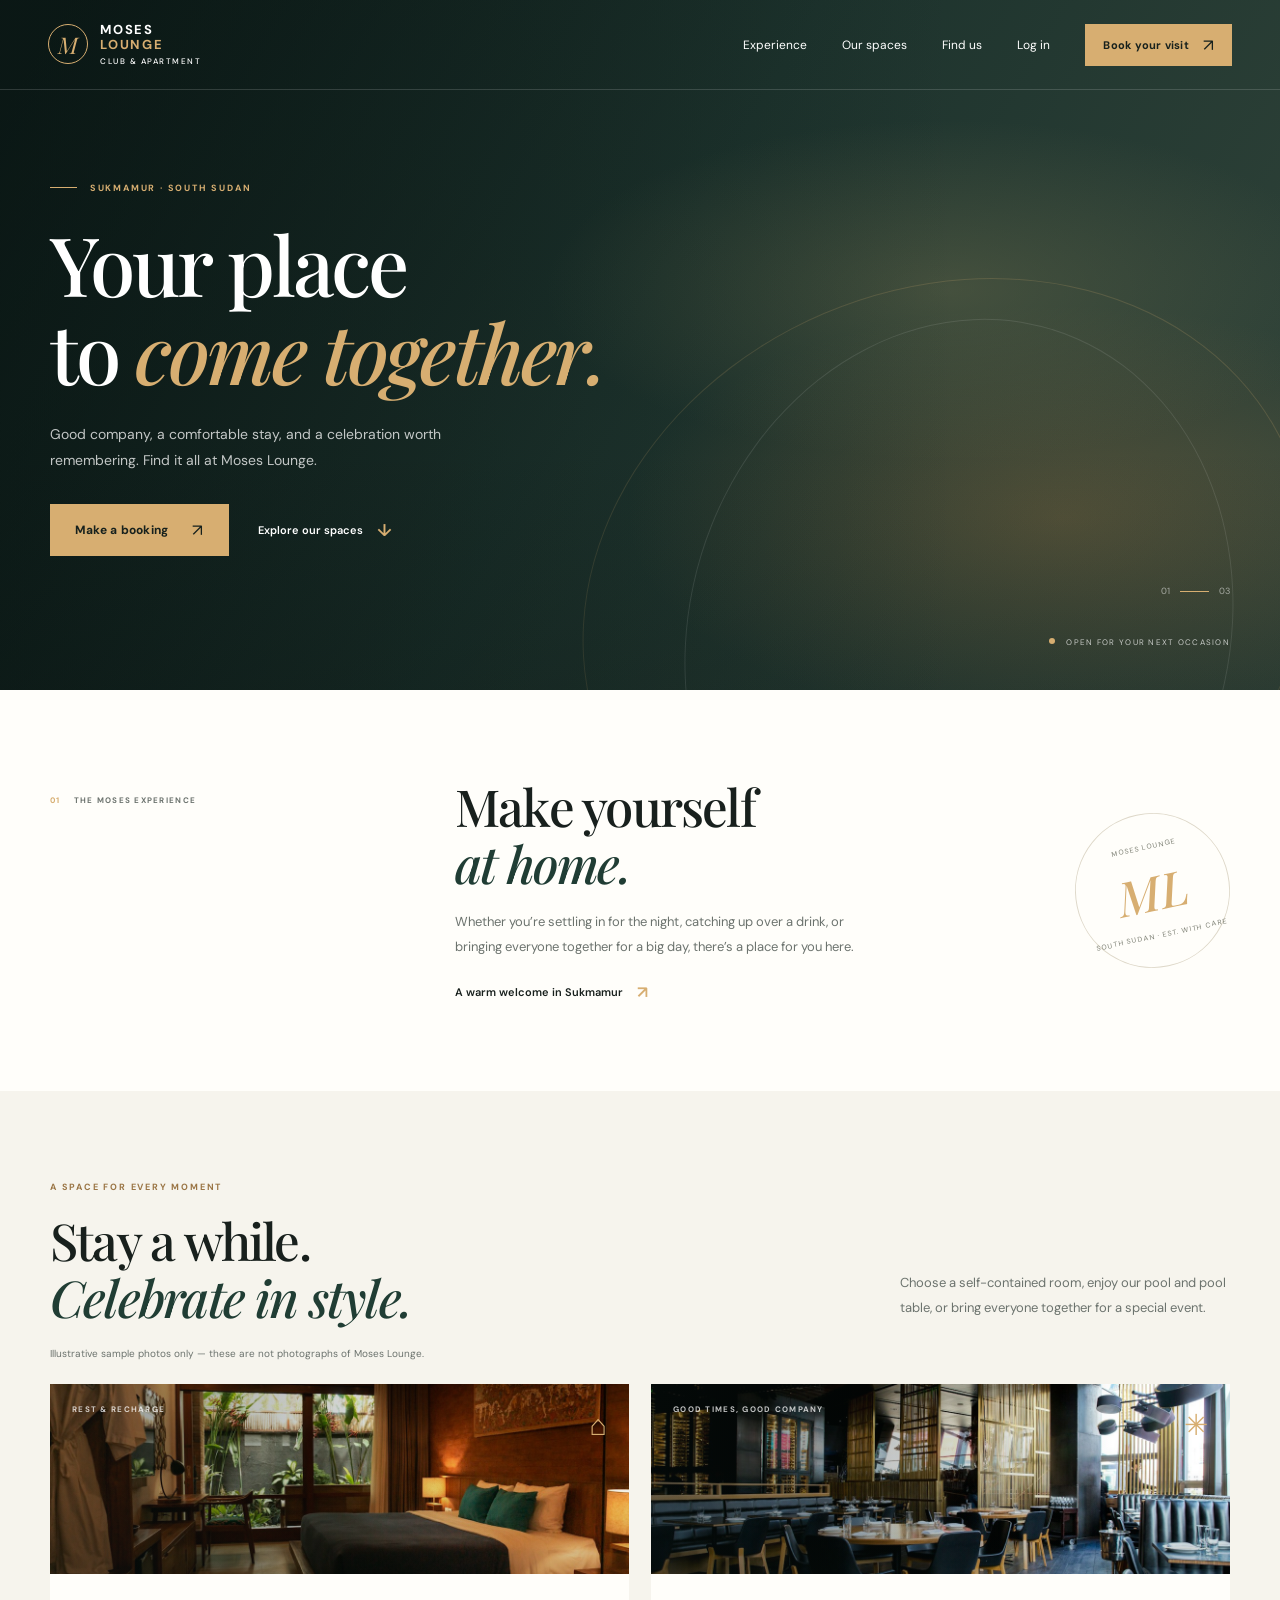
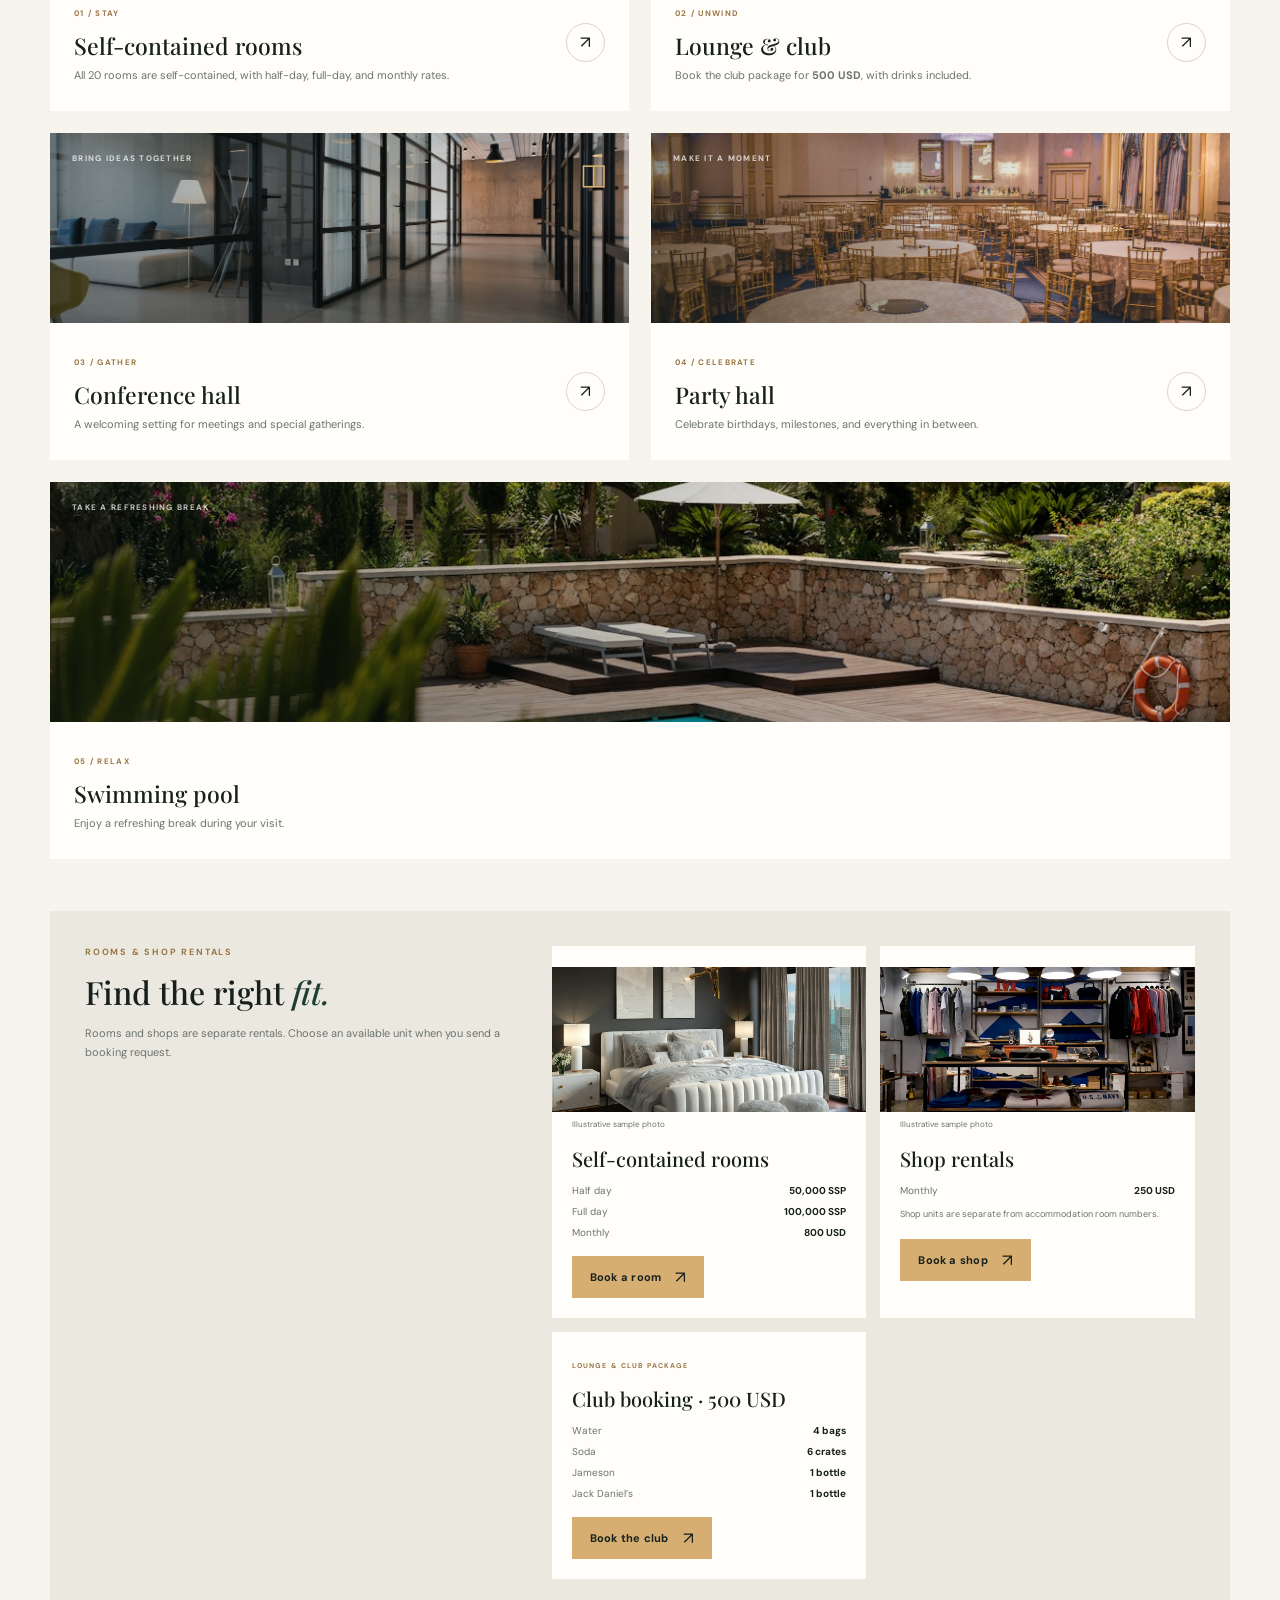
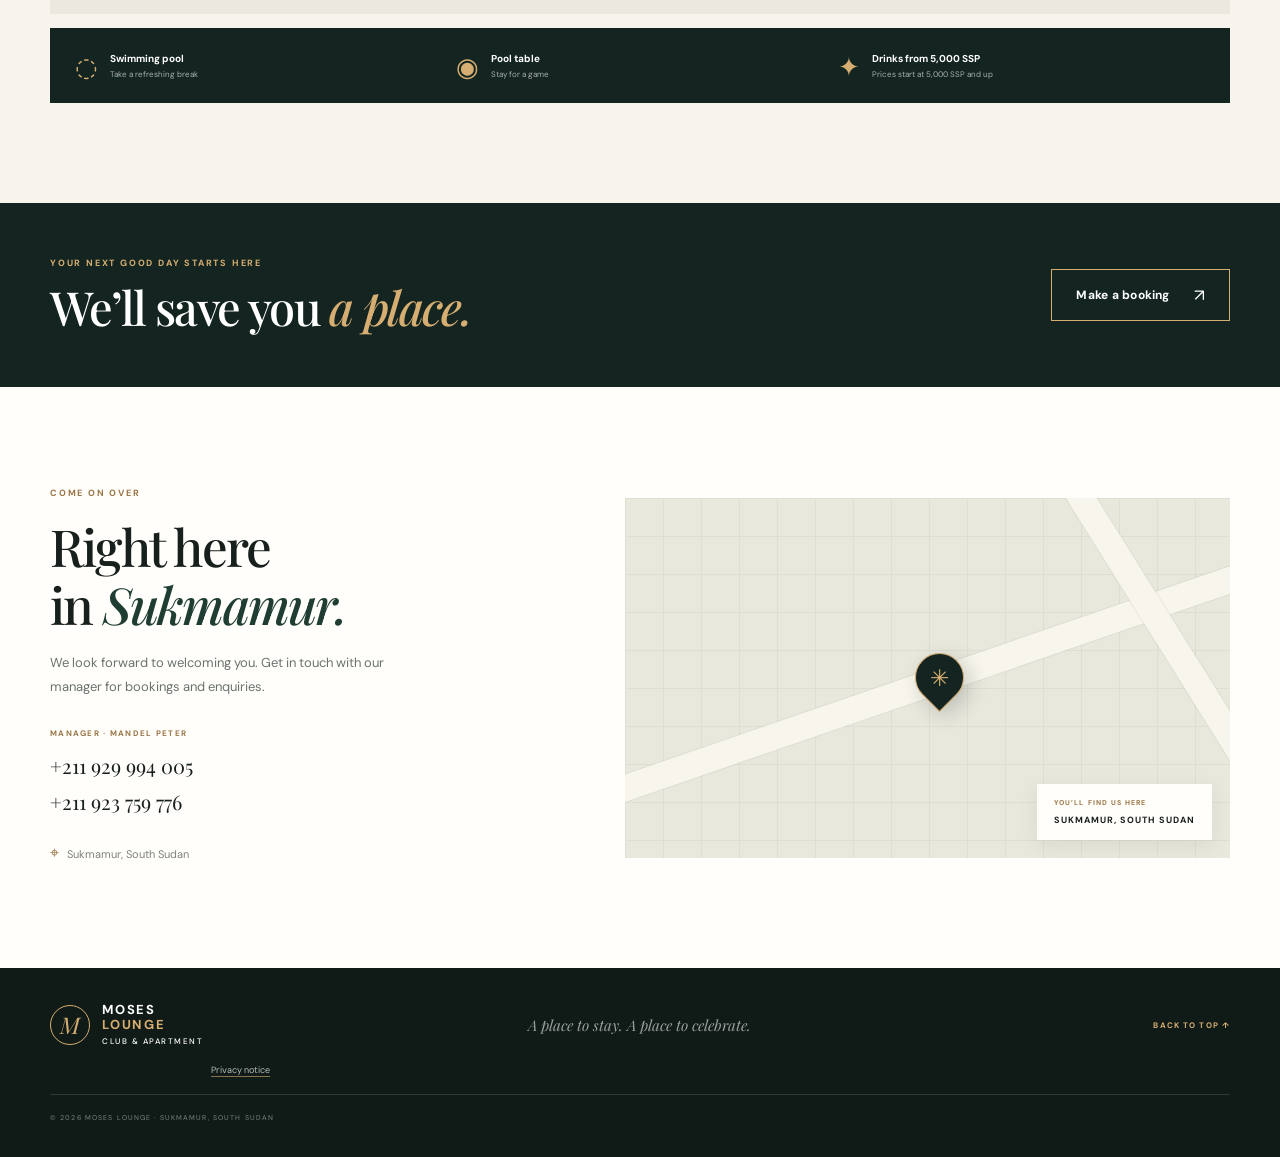
==== commit 715aa758: "Add room and shop rental photos Co-authored-by: Copilot <223556219+Copilot@users.noreply.github.com>" ====
--- a/index.html
+++ b/index.html
@@ -9,7 +9,7 @@
     <link rel="icon" href="icon.svg" type="image/svg+xml">
     <link rel="apple-touch-icon" href="icon-180.png">
     <link rel="manifest" href="manifest.webmanifest">
-    <link rel="stylesheet" href="styles.css?v=6">
+    <link rel="stylesheet" href="styles.css?v=7">
     <script src="app.js?v=5" defer></script>
   </head>
   <body>
@@ -94,6 +94,7 @@
             <div class="rental-cards">
               <article class="rental-card">
                 <span class="space-number">ACCOMMODATION · ROOMS 1–20</span>
+                <figure class="rental-photo-figure"><img class="rental-photo" src="assets/photos/sample-room-2.jpg" alt="Illustrative sample photo of a furnished rental bedroom"><figcaption>Illustrative sample photo</figcaption></figure>
                 <h4>Self-contained rooms</h4>
                 <ul>
                   <li>Half day <strong>50,000 SSP</strong></li>
@@ -104,6 +105,7 @@
               </article>
               <article class="rental-card">
                 <span class="space-number">COMMERCIAL · SHOPS 1–15</span>
+                <figure class="rental-photo-figure"><img class="rental-photo" src="assets/photos/sample-shop.jpg" alt="Illustrative sample photo of a retail shop interior"><figcaption>Illustrative sample photo</figcaption></figure>
                 <h4>Shop rentals</h4>
                 <ul><li>Monthly <strong>250 USD</strong></li></ul>
                 <p>Shop units are separate from accommodation room numbers.</p>
--- a/styles.css
+++ b/styles.css
@@ -102,6 +102,9 @@
 .rental-cards { display: grid; grid-template-columns: 1fr 1fr; gap: 14px; }
 .rental-card { padding: 20px; background: var(--paper); }
 .rental-card .space-number { color: #9a7545; font-size: 7px; }
+.rental-photo-figure { margin: -20px -20px 16px; }
+.rental-photo { display: block; width: 100%; height: 145px; object-fit: cover; }
+.rental-photo-figure figcaption { padding: 7px 20px 0; color: var(--muted); font-size: 8px; }
 .rental-card h4 { margin: 12px 0; font-family: var(--serif); font-size: 20px; font-weight: 500; }
 .rental-card ul { display: grid; gap: 8px; margin: 0; padding: 0; list-style: none; }
 .rental-card li { display: flex; justify-content: space-between; gap: 10px; color: var(--muted); font-size: 10px; }
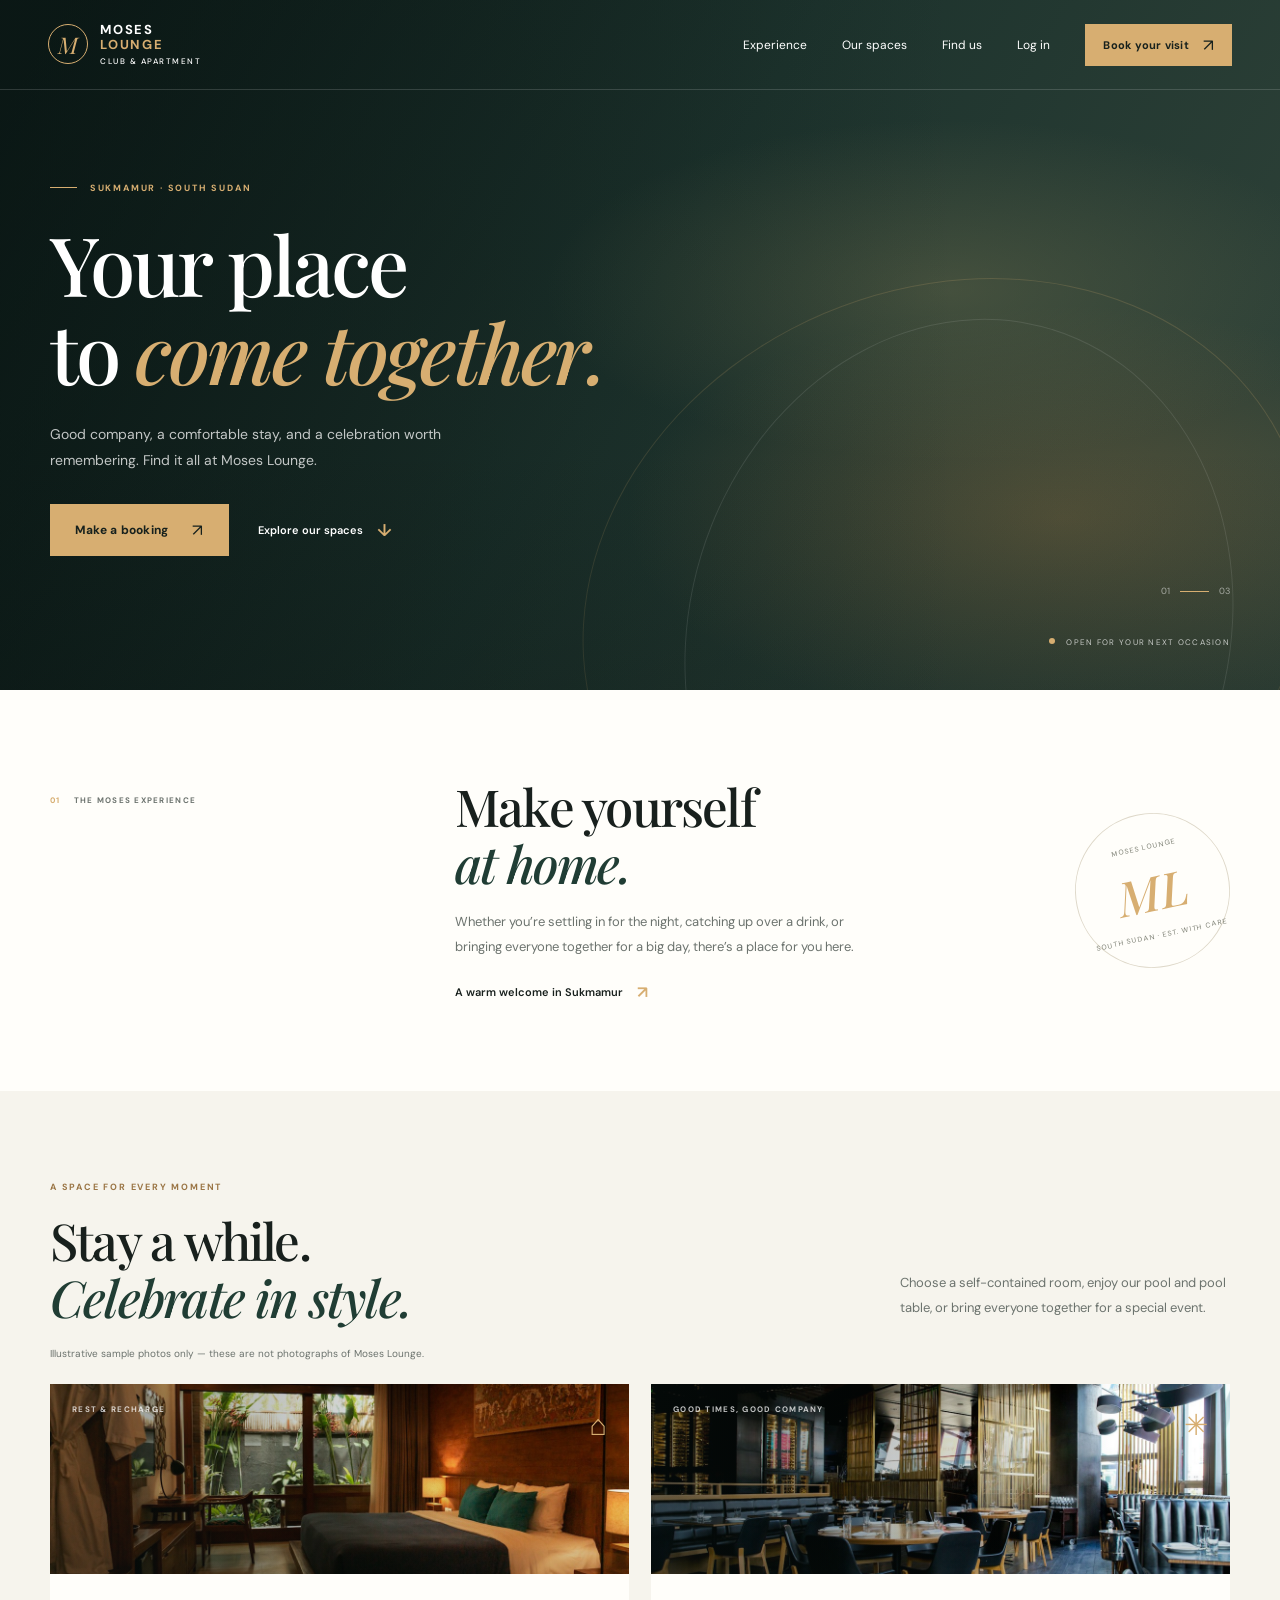
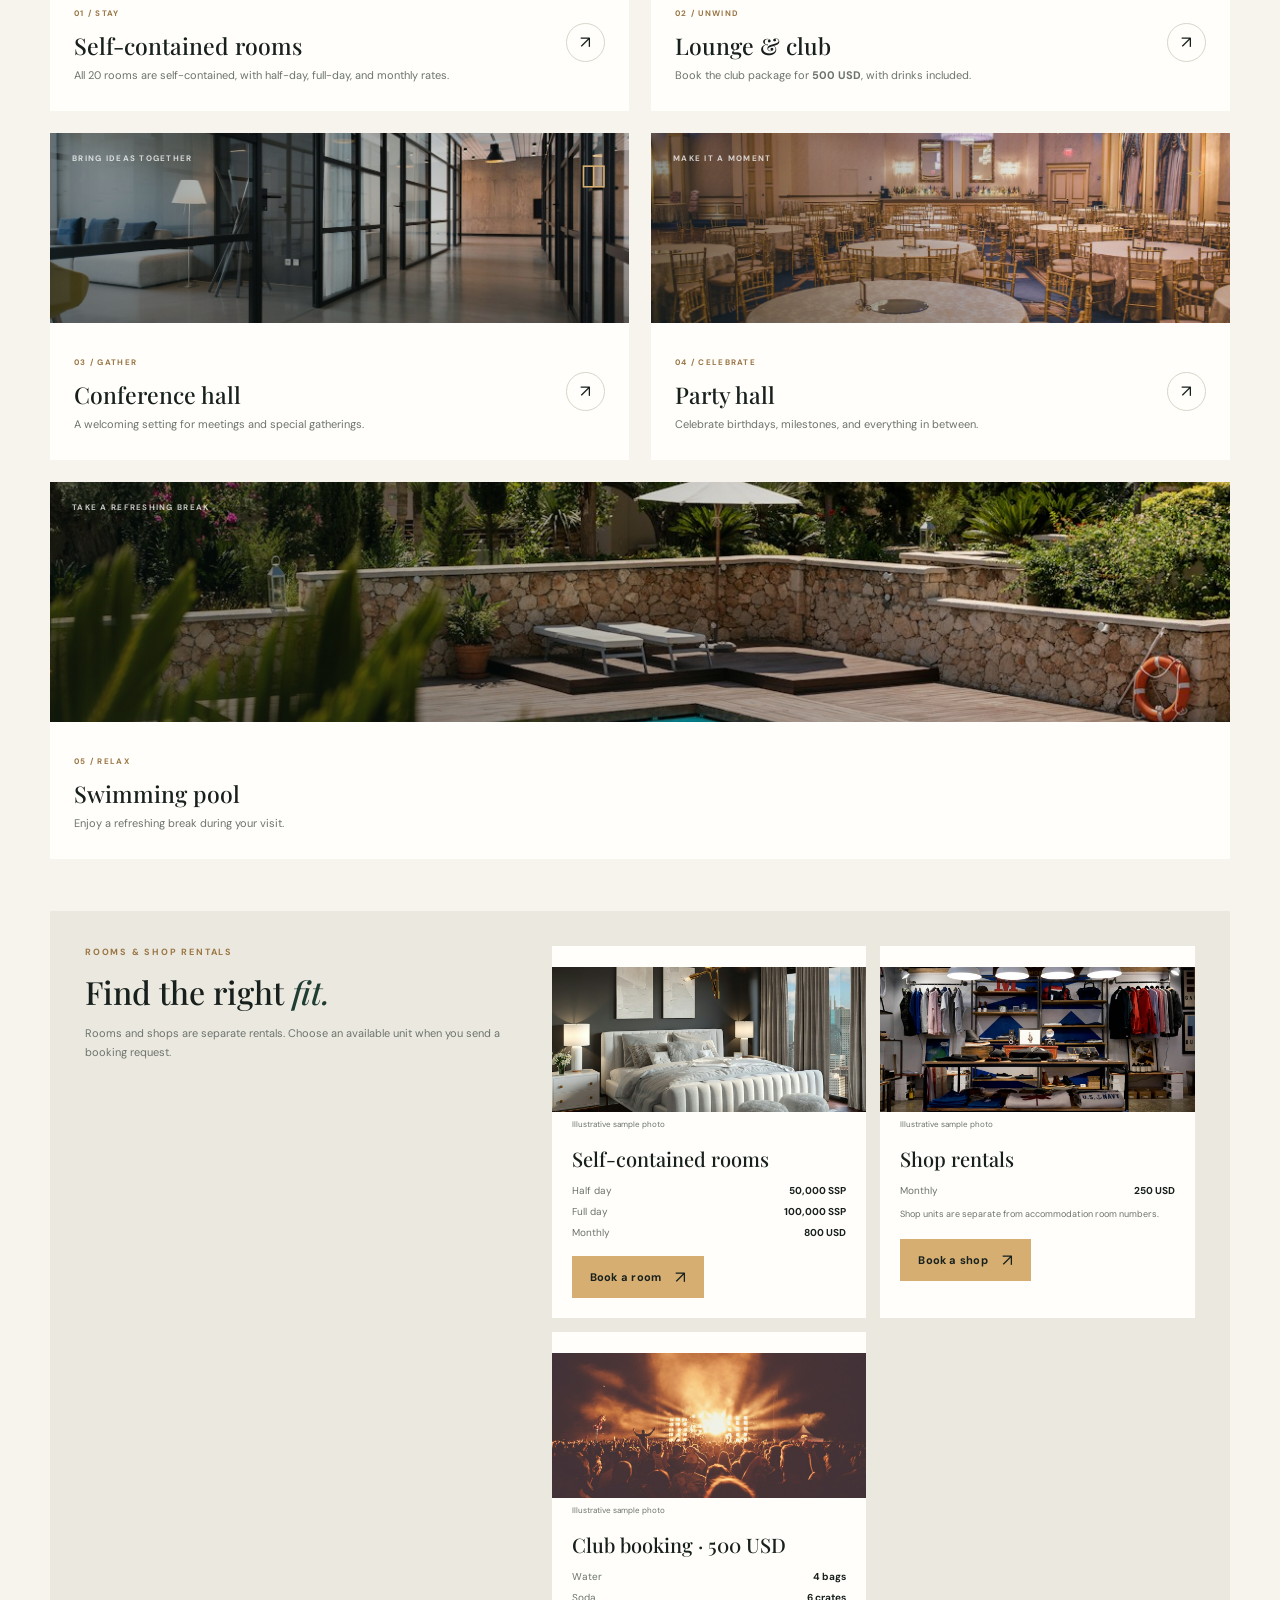
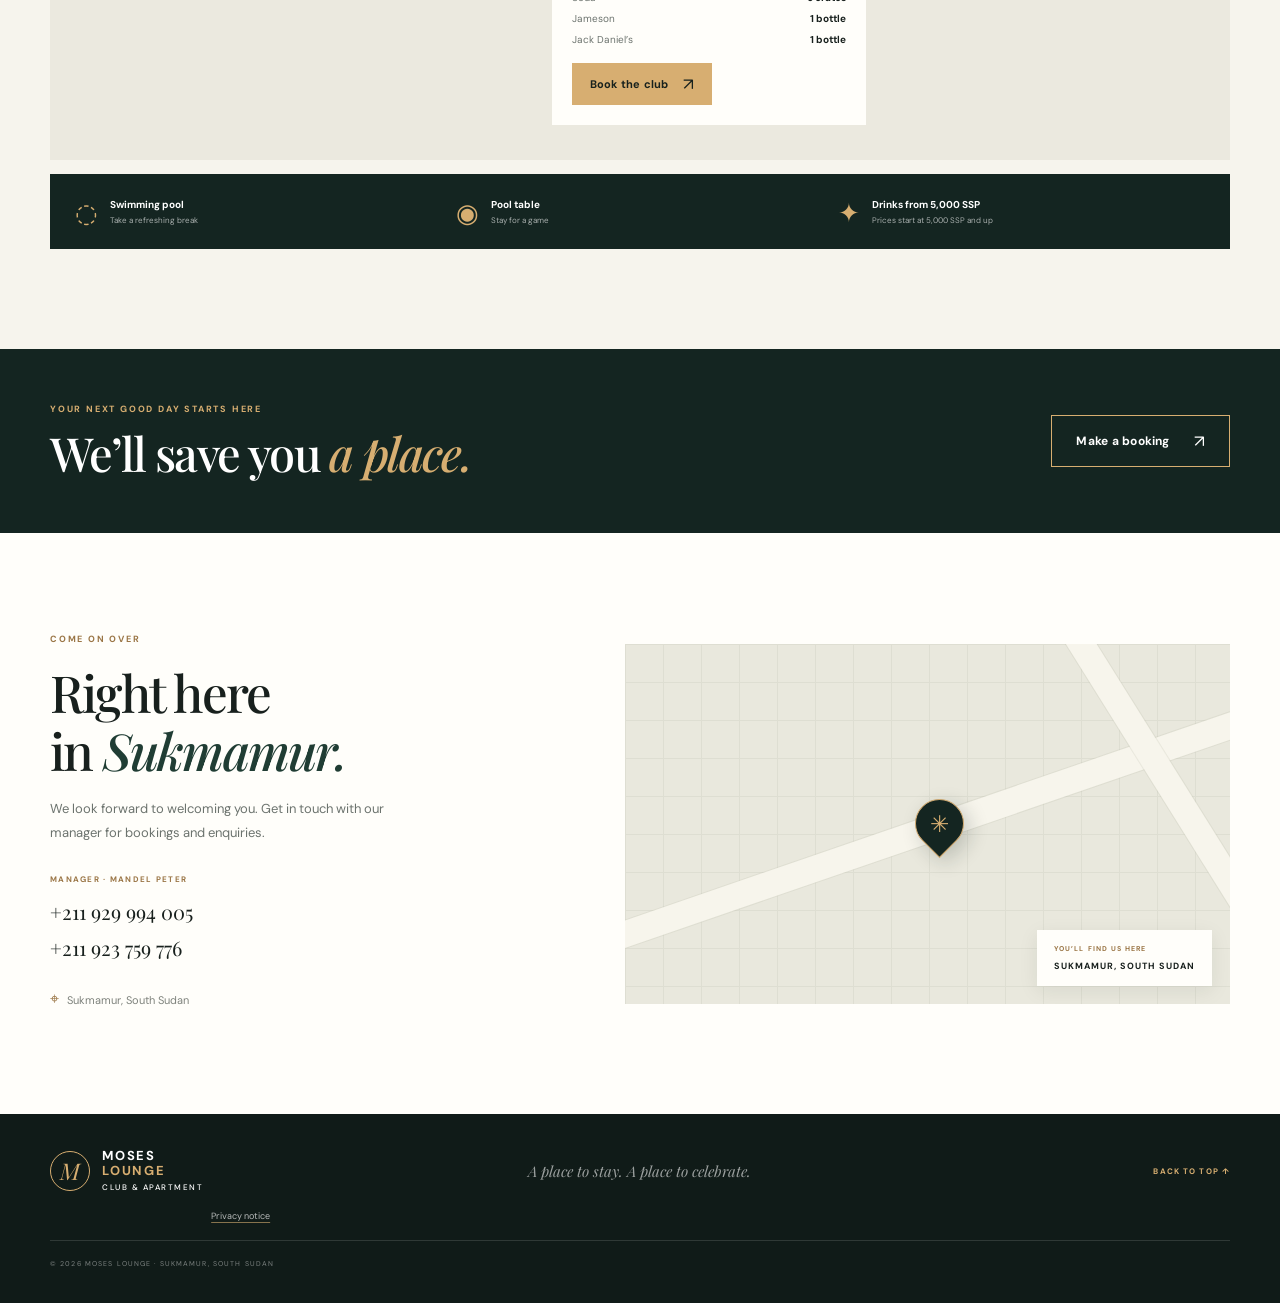
==== commit 408e88da: "Add sample photo to club booking package Co-authored-by: Copilot <223556219+Copilot@users.noreply.gi" ====
--- a/index.html
+++ b/index.html
@@ -113,6 +113,7 @@
               </article>
               <article class="rental-card">
                 <span class="space-number">LOUNGE &amp; CLUB PACKAGE</span>
+                <figure class="rental-photo-figure"><img class="rental-photo" src="assets/photos/sample-club.jpg" alt="Illustrative sample photo of a live music and club event"><figcaption>Illustrative sample photo</figcaption></figure>
                 <h4>Club booking · 500 USD</h4>
                 <ul>
                   <li>Water <strong>4 bags</strong></li>
